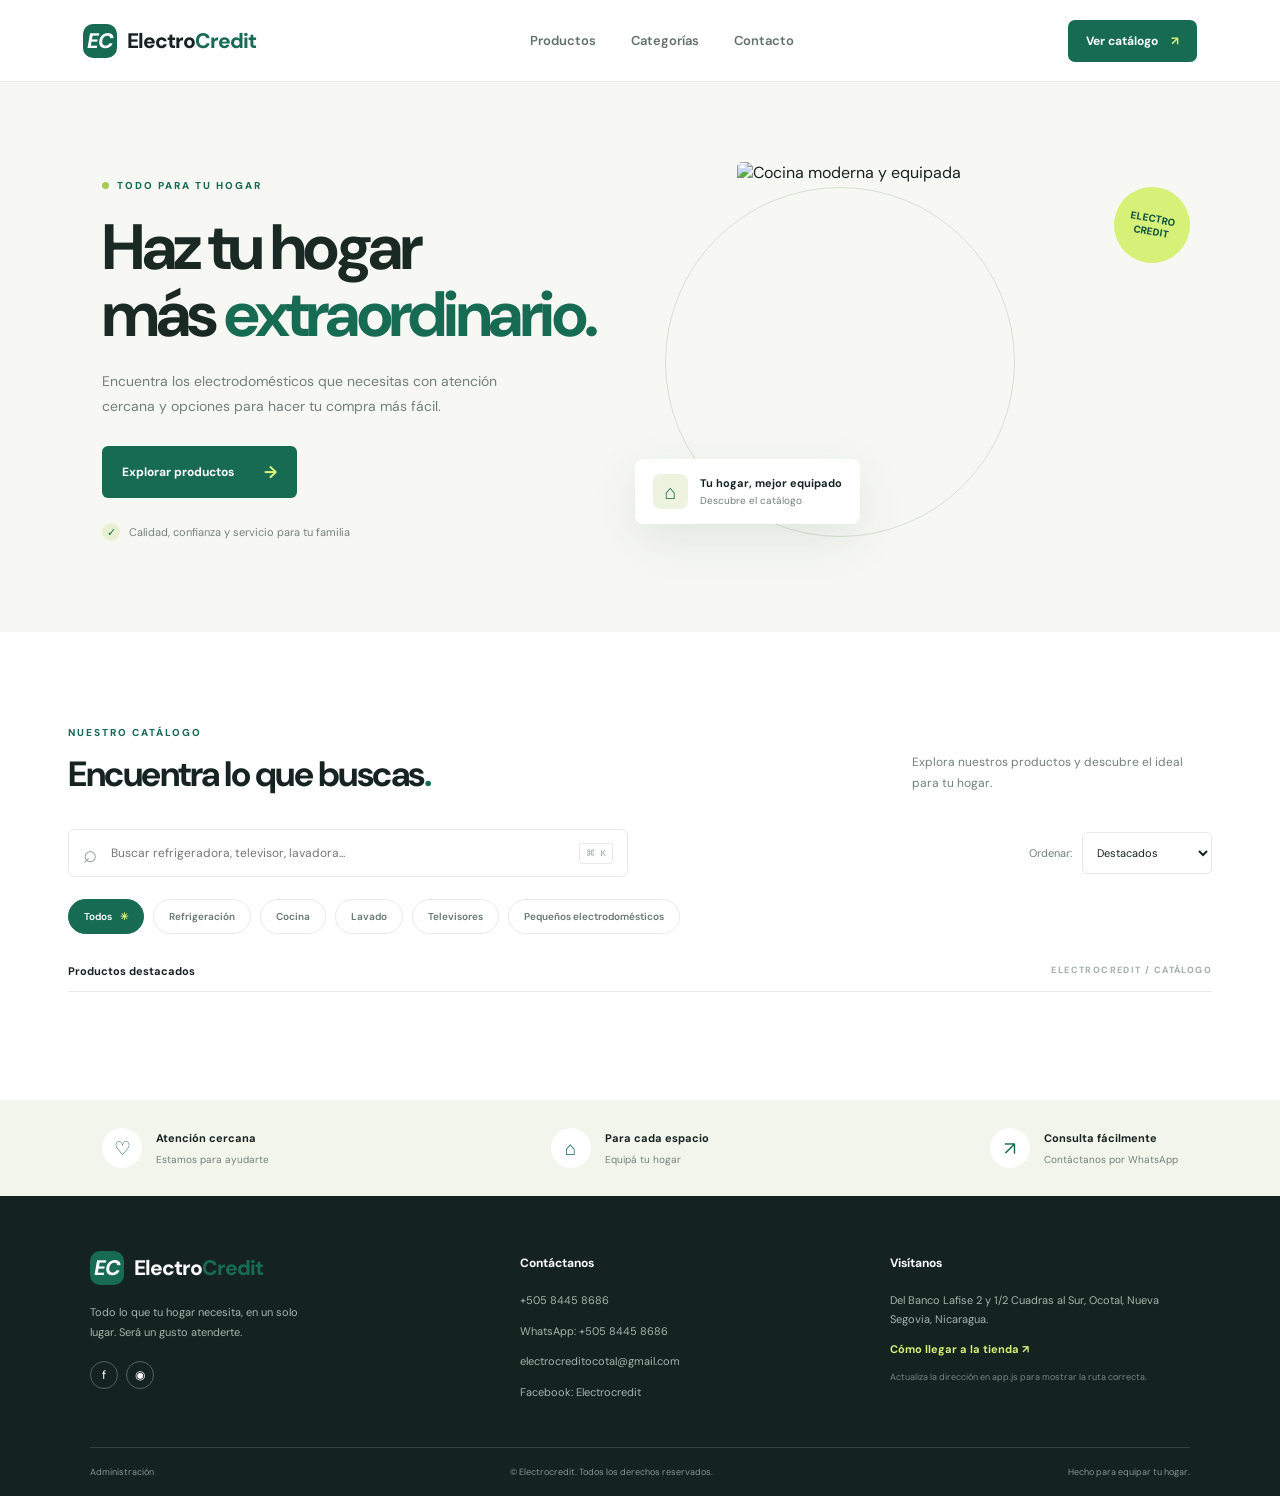
==== index.html @ 5d04a024 "Add files via upload" ====
<!DOCTYPE html>
<html lang="es">
<head>
  <meta charset="UTF-8">
  <meta name="viewport" content="width=device-width, initial-scale=1.0">
  <meta name="description" content="Electrocredit: electrodomésticos para tu hogar. Explora nuestros productos y consulta precios.">
  <title>Electrocredit | Electrodomésticos</title>
  <link rel="preconnect" href="https://fonts.googleapis.com">
  <link rel="preconnect" href="https://fonts.gstatic.com" crossorigin>
  <link href="https://fonts.googleapis.com/css2?family=DM+Sans:wght@400;500;600;700;800&display=swap" rel="stylesheet">
  <link rel="stylesheet" href="styles.css">
  <script type="module" src="app.js"></script>
</head>
<body>
  <header class="site-header">
    <a class="brand" href="index.html" aria-label="Electrocredit, inicio">
      <span class="brand-mark">EC</span><span>Electro<span class="brand-accent">Credit</span></span>
    </a>
    <nav class="main-nav" aria-label="Navegación principal">
      <a href="#catalogo">Productos</a><a href="#categorias">Categorías</a><a href="#contacto">Contacto</a>
    </nav>
    <a class="header-cta" href="#catalogo">Ver catálogo <span>↗</span></a>
  </header>

  <main>
    <section class="hero">
      <div class="hero-copy">
        <span class="eyebrow"><span class="eyebrow-dot"></span> TODO PARA TU HOGAR</span>
        <h1>Haz tu hogar<br>más <span>extraordinario.</span></h1>
        <p>Encuentra los electrodomésticos que necesitas con atención cercana y opciones para hacer tu compra más fácil.</p>
        <a class="primary-button" href="#catalogo">Explorar productos <span>→</span></a>
        <div class="hero-note"><span class="note-icon">✓</span> Calidad, confianza y servicio para tu familia</div>
      </div>
      <div class="hero-art">
        <div class="hero-orbit"></div>
        <img src="https://images.unsplash.com/photo-1556911220-e15b29be8c8f?auto=format&fit=crop&w=1100&q=85" alt="Cocina moderna y equipada">
        <div class="floating-card"><span class="floating-icon">⌂</span><div><strong>Tu hogar, mejor equipado</strong><small>Descubre el catálogo</small></div></div>
        <span class="hero-sticker">ELECTRO<br>CREDIT</span>
      </div>
    </section>

    <section class="catalog-section section-wrap" id="catalogo">
      <div class="section-heading">
        <div><span class="eyebrow">NUESTRO CATÁLOGO</span><h2>Encuentra lo que buscas<span>.</span></h2></div>
        <p>Explora nuestros productos y descubre el ideal para tu hogar.</p>
      </div>

      <div class="catalog-tools">
        <label class="search-box"><span>⌕</span><input id="searchInput" type="search" placeholder="Buscar refrigeradora, televisor, lavadora..." aria-label="Buscar productos"><kbd>⌘ K</kbd></label>
        <label class="sort-box"><span>Ordenar:</span><select id="sortSelect" aria-label="Ordenar productos"><option value="featured">Destacados</option><option value="low">Menor precio</option><option value="high">Mayor precio</option><option value="name">Nombre A-Z</option></select></label>
      </div>

      <div class="category-row" id="categorias" aria-label="Filtrar por categoría">
        <button class="category-chip active" data-category="Todos">Todos <span>✳</span></button>
        <button class="category-chip" data-category="Refrigeración">Refrigeración</button>
        <button class="category-chip" data-category="Cocina">Cocina</button>
        <button class="category-chip" data-category="Lavado">Lavado</button>
        <button class="category-chip" data-category="Televisores">Televisores</button>
        <button class="category-chip" data-category="Pequeños electrodomésticos">Pequeños electrodomésticos</button>
      </div>

      <div class="results-line"><span id="resultsCount">Productos destacados</span><span class="results-decoration">ELECTROCREDIT / CATÁLOGO</span></div>
      <div class="product-grid" id="productGrid" aria-live="polite"></div>
      <div class="empty-state" id="emptyState" hidden><div>⌕</div><h3>No encontramos productos</h3><p>Prueba con otra búsqueda o selecciona una categoría diferente.</p><button class="text-button" id="clearFilters">Limpiar filtros →</button></div>
    </section>

    <section class="service-band">
      <div><span class="service-icon">♡</span><strong>Atención cercana</strong><small>Estamos para ayudarte</small></div>
      <div><span class="service-icon">⌂</span><strong>Para cada espacio</strong><small>Equipá tu hogar</small></div>
      <div><span class="service-icon">↗</span><strong>Consulta fácilmente</strong><small>Contáctanos por WhatsApp</small></div>
    </section>
  </main>

  <footer class="site-footer" id="contacto">
    <div class="footer-main">
      <div class="footer-brand-col">
        <a class="brand footer-brand" href="index.html"><span class="brand-mark">EC</span><span>Electro<span class="brand-accent">Credit</span></span></a>
        <p>Todo lo que tu hogar necesita, en un solo lugar. Será un gusto atenderte.</p>
        <div class="social-links"><a href="https://www.facebook.com/" target="_blank" rel="noopener">f</a><a href="https://wa.me/50584458686" target="_blank" rel="noopener">◉</a></div>
      </div>
      <div class="footer-column"><h3>Contáctanos</h3>
        <a href="tel:+50584458686">+505 8445 8686</a>
        <a href="https://wa.me/50584458686" target="_blank" rel="noopener">WhatsApp: +505 8445 8686</a>
        <a href="mailto:electrocreditocotal@gmail.com">electrocreditocotal@gmail.com</a>
        <a href="https://www.facebook.com/share/1Qq11kWVtg/" target="_blank" rel="noopener">Facebook: Electrocredit</a>
      </div>
      <div class="footer-column location-column"><h3>Visítanos</h3>
        <p id="storeAddress">Del Banco Lafise 2 y 1/2 Cuadras al Sur, Ocotal, Nueva Segovia, Nicaragua.</p>
        <a class="directions-link" id="directionsLink" href="https://www.google.com/maps/search/?api=1&query=Electrocredit+Nicaragua" target="_blank" rel="noopener">Cómo llegar a la tienda <span>↗</span></a>
        <small class="footer-hint">Actualiza la dirección en app.js para mostrar la ruta correcta.</small>
      </div>
    </div>
    <div class="footer-bottom"><a href="admin.html">Administración</a>
      <span>© <span id="year"></span> Electrocredit. Todos los derechos reservados.</span>
      <span>Hecho para equipar tu hogar.</span></div>
  </footer>
</body>
---- styles.css ----
:root{--ink:#172321;
    --muted:#71807b;
    --green:#176b53;
    --green-dark:#10513f;
    --lime:#d6f078;
    --paper:#f7f8f4;
    --line:#e7ebe5;
    --white:#fff;
    --orange:#ef8b4d}


 *{box-sizing:border-box}
 html{scroll-behavior:smooth}
 body{margin:0;
    font-family:"DM Sans",sans-serif;
    color:var(--ink);
    background:#fff}
    a{color:inherit;
        text-decoration:none}
        .site-header{height:82px;
            padding:0 max(6.5%,calc((100% - 1320px)/2))
            ;display:flex;
            align-items:center;
            justify-content:space-between;
            border-bottom:1px solid var(--line);
            background:#fff;
            position:sticky;
            top:0;
            z-index:10}
            .brand{display:flex;
                align-items:center;
                gap:10px;
                font-size:21px;
                font-weight:800;
                letter-spacing:-1px}
                .brand-mark{width:34px;
                    height:34px;
                    border-radius:10px;
                    background:var(--green);
                    color:#fff;
                    display:grid;
                    place-items:center;
                    font-weight:800;
                    font-size:21px;
                    font-style:italic}
                    .brand-accent{color:var(--green)}
                    .main-nav{display:flex;
                        gap:35px;
                        color:#63716b;
                        font-size:13px;
                        font-weight:600}
                        .main-nav a:hover{color:var(--green)}
                        .header-cta{background:var(--green);
                            color:white;padding:13px 18px;
                            border-radius:7px;
                            font-size:12px;
                            font-weight:700}
                            .header-cta span{margin-left:10px;color:var(--lime)}
                            .hero{background:var(--paper);
                                min-height:550px;
                                padding:65px max(8%,calc((100% - 1200px)/2));
                                display:grid;
                                grid-template-columns:1fr 1fr;
                                align-items:center;
                                gap:50px;
                                overflow:hidden}
                                .eyebrow{font-size:10px;
                                    letter-spacing:2px;
                                    color:var(--green);
                                    font-weight:800;
                                    display:inline-flex;
                                    align-items:center;gap:8px}
                                    .eyebrow-dot{width:7px;
                                        height:7px;
                                        background:#a6ca52;
                                        border-radius:50%}
                                        .hero h1{font-size:clamp(42px,5vw,67px);
                                            letter-spacing:-3.5px;
                                            line-height:1.05;margin:20px 0;
                                            color:#1b2925}
                                            .hero h1 span{color:var(--green)}
                                            .hero-copy>p{max-width:440px;
                                                color:#71807b;
                                                font-size:14px;
                                                line-height:1.8;
                                                margin:0 0 27px}
                                                .primary-button{display:inline-flex;
                                                    align-items:center;
                                                    gap:30px;
                                                    background:var(--green);
                                                    color:#fff;
                                                    padding:15px 20px;
                                                    border-radius:6px;
                                                    font-size:12px;
                                                    font-weight:700;
                                                    transition:.2s}
                                                    .primary-button:hover,.header-cta:hover{background:var(--green-dark);
                                                        transform:translateY(-1px)}
                                                        .primary-button span{color:var(--lime);
                                                            font-size:17px}
                                                            .hero-note{margin-top:25px;
                                                                font-size:11px;color:#71807b;
                                                                display:flex;
                                                                align-items:center;
                                                                gap:9px}
                                                                .note-icon{width:18px;
                                                                    height:18px;
                                                                    background:#e7f0d1;
                                                                    color:var(--green);
                                                                    border-radius:50%;
                                                                    display:grid;
                                                                    place-items:center;
                                                                    font-size:11px}
                                                                    .hero-art{height:390px;
                                                                        position:relative}
                                                                        .hero-art>img{position:absolute;
                                                                            width:86%;
                                                                            height:100%;
                                                                            object-fit:cover;
                                                                            right:0;
                                                                            top:0;
                                                                            border-radius:5px 90px 5px 5px;
                                                                            z-index:1}
                                                                            .hero-orbit{position:absolute;
                                                                                width:350px;
                                                                                height:350px;
                                                                                border:1px solid #d7e0d1;
                                                                                border-radius:50%;
                                                                                left:0;top:25px}
                                                                                .floating-card{position:absolute;
                                                                                    z-index:2;
                                                                                    bottom:28px;
                                                                                    left:-30px;
                                                                                    background:white;
                                                                                    box-shadow:0 15px 50px #263b2b1a;
                                                                                    border-radius:8px;
                                                                                    padding:15px 18px;
                                                                                    display:flex;
                                                                                    align-items:center;
                                                                                    gap:12px}
                                                                                    .floating-icon{width:35px;
                                                                                        height:35px;
                                                                                        background:#edf3df;
                                                                                        border-radius:8px;
                                                                                        display:grid;
                                                                                        place-items:center;
                                                                                        color:var(--green);
                                                                                        font-size:20px}
                                                                                        .floating-card strong,.floating-card small{display:block}
                                                                                        .floating-card strong{font-size:11px}
                                                                                        .floating-card small{font-size:10px;
                                                                                            color:var(--muted);margin-top:4px}
                                                                                            .hero-sticker{position:absolute;
                                                                                                right:-12px;
                                                                                                top:25px;
                                                                                                z-index:2;
                                                                                                background:var(--lime);
                                                                                                border-radius:50%;width:76px;
                                                                                                height:76px;
                                                                                                display:grid;
                                                                                                place-content:center;
                                                                                                text-align:center;
                                                                                                font-weight:800;
                                                                                                font-size:10px;
                                                                                                line-height:1.3;
                                                                                                transform:rotate(10deg);
                                                                                                color:var(--green-dark)}
                                                                                                .section-wrap{max-width:1200px;
                                                                                                    margin:auto;
                                                                                                    padding-left:28px;
                                                                                                    padding-right:28px}
                                                                                                    .catalog-section{padding-top:88px;
                                                                                                        padding-bottom:90px}
                                                                                                        .section-heading{display:flex;
                                                                                                            justify-content:space-between;
                                                                                                            align-items:end;
                                                                                                            margin-bottom:32px}
                                                                                                            .section-heading h2{font-size:35px;
                                                                                                                letter-spacing:-1.5px;
                                                                                                                margin:10px 0 0}
                                                                                                                .section-heading h2 span{color:var(--green)}
                                                                                                                .section-heading>p{max-width:300px;
                                                                                                                    font-size:12px;
                                                                                                                    color:var(--muted);
                                                                                                                    line-height:1.7;
                                                                                                                    margin:0 0 4px}
                                                                                                                    .catalog-tools{display:flex;
                                                                                                                        justify-content:space-between;
                                                                                                                        gap:20px;
                                                                                                                        align-items:center}
                                                                                                                        .search-box{height:48px;
                                                                                                                            border:1px solid var(--line);
                                                                                                                            border-radius:6px;
                                                                                                                            display:flex;
                                                                                                                            align-items:center;
                                                                                                                            gap:12px;
                                                                                                                            padding:0 14px;
                                                                                                                            max-width:560px;
                                                                                                                            width:100%;
                                                                                                                            color:#91a099}
                                                                                                                            .search-box>span{font-size:24px}
                                                                                                                            .search-box input{border:0;
                                                                                                                                outline:0;
                                                                                                                                flex:1;
                                                                                                                                min-width:0;
                                                                                                                                font:inherit;
                                                                                                                                font-size:12px;
                                                                                                                                color:var(--ink)}
                                                                                                                                .search-box kbd{font-size:9px;
                                                                                                                                    border:1px solid var(--line);
                                                                                                                                    padding:4px 6px;
                                                                                                                                    border-radius:3px;
                                                                                                                                    color:#a0aaa5}
                                                                                                                                    .sort-box{font-size:11px;
                                                                                                                                        color:var(--muted);
                                                                                                                                        display:flex;
                                                                                                                                        align-items:center;
                                                                                                                                        gap:10px}
                                                                                                                                        .sort-box select{border:1px solid var(--line);
                                                                                                                                            border-radius:5px;
                                                                                                                                            padding:12px 30px 12px 10px;
                                                                                                                                            font:inherit;
                                                                                                                                            color:var(--ink);
                                                                                                                                            background:white;
                                                                                                                                            outline:none}
                                                                                                                                            .category-row{display:flex;
                                                                                                                                                gap:9px;
                                                                                                                                                flex-wrap:wrap;
                                                                                                                                                margin:22px 0 30px}
                                                                                                                                                .category-chip{border:1px solid var(--line);
                                                                                                                                                    background:#fff;
                                                                                                                                                    padding:10px 15px;
                                                                                                                                                    border-radius:30px;
                                                                                                                                                    color:#687771;
                                                                                                                                                    font:600 10px "DM Sans";
                                                                                                                                                    cursor:pointer;
                                                                                                                                                    transition:.2s}
                                                                                                                                                    .category-chip:hover,.category-chip.active{background:var(--green);
                                                                                                                                                        border-color:var(--green);
                                                                                                                                                        color:#fff}
                                                                                                                                                        .category-chip span{color:var(--lime);
                                                                                                                                                            margin-left:6px}
                                                                                                                                                            .results-line{border-bottom:1px solid var(--line);
                                                                                                                                                                padding-bottom:13px;
                                                                                                                                                                margin-bottom:18px;
                                                                                                                                                                display:flex;
                                                                                                                                                                justify-content:space-between;
                                                                                                                                                                font-size:11px;
                                                                                                                                                                font-weight:700}
                                                                                                                                                                .results-decoration{color:#a3ada7;
                                                                                                                                                                    font-size:9px;
                                                                                                                                                                    letter-spacing:1.4px}
                                                                                                                                                                    .product-grid{display:grid;
                                                                                                                                                                        grid-template-columns:repeat(4,minmax(0,1fr));
                                                                                                                                                                        gap:22px}
                                                                                                                                                                        .product-card{border:1px solid #edf0eb;
                                                                                                                                                                            border-radius:7px;
                                                                                                                                                                            overflow:hidden;
                                                                                                                                                                            transition:.25s;
                                                                                                                                                                            background:white}
                                                                                                                                                                            .product-card:hover{transform:translateY(-5px);
                                                                                                                                                                                box-shadow:0 14px 35px #193c2b12;
                                                                                                                                                                                border-color:#dce5da}
                                                                                                                                                                                .product-image-wrap{height:205px;
                                                                                                                                                                                    background:#f5f7f3;
                                                                                                                                                                                    position:relative;
                                                                                                                                                                                    overflow:hidden}
                                                                                                                                                                                    .product-image-wrap img{width:100%;
                                                                                                                                                                                        height:100%;
                                                                                                                                                                                        object-fit:cover;
                                                                                                                                                                                        mix-blend-mode:multiply;
                                                                                                                                                                                        transition:transform .4s}
                                                                                                                                                                                        .product-card:hover .product-image-wrap img{transform:scale(1.05)}
                                                                                                                                                                                        .product-badge{position:absolute;
                                                                                                                                                                                            top:12px;
                                                                                                                                                                                            left:12px;
                                                                                                                                                                                            z-index:1;
                                                                                                                                                                                            background:var(--lime);
                                                                                                                                                                                            color:var(--green-dark);
                                                                                                                                                                                            padding:6px 9px;
                                                                                                                                                                                            border-radius:3px;
                                                                                                                                                                                            font-size:9px;
                                                                                                                                                                                            font-weight:800}
                                                                                                                                                                                            .card-arrow{position:absolute;
                                                                                                                                                                                                right:12px;
                                                                                                                                                                                                bottom:12px;
                                                                                                                                                                                                background:white;
                                                                                                                                                                                                width:30px;
                                                                                                                                                                                                height:30px;
                                                                                                                                                                                                border-radius:50%;
                                                                                                                                                                                                display:grid;
                                                                                                                                                                                                place-items:center;
                                                                                                                                                                                                color:var(--green);
                                                                                                                                                                                                font-size:15px;
                                                                                                                                                                                                box-shadow:0 3px 10px #00000010}
                                                                                                                                                                                                .product-info{padding:15px}
                                                                                                                                                                                                .product-category{font-size:9px;
                                                                                                                                                                                                    letter-spacing:1px;
                                                                                                                                                                                                    text-transform:uppercase;
                                                                                                                                                                                                    color:var(--green);
                                                                                                                                                                                                    font-weight:800}
                                                                                                                                                                                                    .product-info h3{font-size:13px;
                                                                                                                                                                                                        margin:8px 0 17px;
                                                                                                                                                                                                        min-height:34px;
                                                                                                                                                                                                        line-height:1.4}
                                                                                                                                                                                                        .product-bottom{display:flex;
                                                                                                                                                                                                            justify-content:space-between;
                                                                                                                                                                                                            align-items:end;
                                                                                                                                                                                                            border-top:1px solid #f0f2ee;
                                                                                                                                                                                                            padding-top:12px}
                                                                                                                                                                                                            .product-brand{display:block;
                                                                                                                                                                                                                color:#9aa59f;
                                                                                                                                                                                                                font-size:10px;
                                                                                                                                                                                                                margin-bottom:5px}
                                                                                                                                                                                                                .product-bottom strong{font-size:14px;
                                                                                                                                                                                                                    display:block}
                                                                                                                                                                                                                    .product-bottom del{font-size:10px;
                                                                                                                                                                                                                        color:#a2aca6;
                                                                                                                                                                                                                        margin-top:3px;
                                                                                                                                                                                                                        display:block}
                                                                                                                                                                                                                        .view-label{font-size:9px;
                                                                                                                                                                                                                            color:var(--green);
                                                                                                                                                                                                                            font-weight:700}
                                                                                                                                                                                                                            .empty-state{text-align:center;
                                                                                                                                                                                                                                padding:55px 15px;
                                                                                                                                                                                                                                color:var(--muted)}
                                                                                                                                                                                                                                .empty-state>div{font-size:35px;
                                                                                                                                                                                                                                    color:#9bb68c}
                                                                                                                                                                                                                                    .empty-state h3{color:var(--ink);
                                                                                                                                                                                                                                        margin-bottom:5px}
                                                                                                                                                                                                                                        .empty-state p{font-size:12px}
                                                                                                                                                                                                                                        .text-button{border:0;
                                                                                                                                                                                                                                            background:none;
                                                                                                                                                                                                                                            color:var(--green);
                                                                                                                                                                                                                                            font:700 12px "DM Sans";
                                                                                                                                                                                                                                            cursor:pointer}
                                                                                                                                                                                                                                            .service-band{background:#f1f5eb;
                                                                                                                                                                                                                                                padding:28px max(8%,calc((100% - 1100px)/2));
                                                                                                                                                                                                                                                display:flex;
                                                                                                                                                                                                                                                justify-content:space-between;
                                                                                                                                                                                                                                                gap:25px}
                                                                                                                                                                                                                                                .service-band>div{display:grid;
                                                                                                                                                                                                                                                    grid-template-columns:42px auto;
                                                                                                                                                                                                                                                    grid-template-rows:auto auto;
                                                                                                                                                                                                                                                    column-gap:12px;
                                                                                                                                                                                                                                                    align-items:center}
                                                                                                                                                                                                                                                    .service-icon{grid-row:span 2;
                                                                                                                                                                                                                                                        width:40px;
                                                                                                                                                                                                                                                        height:40px;
                                                                                                                                                                                                                                                        border-radius:50%;
                                                                                                                                                                                                                                                        background:white;
                                                                                                                                                                                                                                                        color:var(--green);
                                                                                                                                                                                                                                                        display:grid;
                                                                                                                                                                                                                                                        place-items:center;
                                                                                                                                                                                                                                                        font-size:19px}
                                                                                                                                                                                                                                                        .service-band strong{font-size:11px}
                                                                                                                                                                                                                                                        .service-band small{font-size:10px;
                                                                                                                                                                                                                                                            color:var(--muted);
                                                                                                                                                                                                                                                            margin-top:3px}
                                                                                                                                                                                                                                                            .site-footer{background:#14231f;
                                                                                                                                                                                                                                                                color:#fff;
                                                                                                                                                                                                                                                                padding:55px max(7%,calc((100% - 1200px)/2)) 0}
                                                                                                                                                                                                                                                                .footer-main{display:grid;
                                                                                                                                                                                                                                                                    grid-template-columns:1.2fr 1fr 1fr;
                                                                                                                                                                                                                                                                    gap:70px;padding-bottom:45px}
                                                                                                                                                                                                                                                                    .footer-brand{color:white}
                                                                                                                                                                                                                                                                    .footer-brand-col>p{font-size:11px;
                                                                                                                                                                                                                                                                        line-height:1.8;
                                                                                                                                                                                                                                                                        color:#a7b4ad;
                                                                                                                                                                                                                                                                        max-width:230px;
                                                                                                                                                                                                                                                                        margin:18px 0}
                                                                                                                                                                                                                                                                        .footer-column{display:flex;
                                                                                                                                                                                                                                                                            flex-direction:column;
                                                                                                                                                                                                                                                                            align-items:flex-start;
                                                                                                                                                                                                                                                                            gap:12px}
                                                                                                                                                                                                                                                                            .footer-column h3{font-size:12px;
                                                                                                                                                                                                                                                                                margin:4px 0 8px}
                                                                                                                                                                                                                                                                                .footer-column a,.footer-column p{font-size:11px;
                                                                                                                                                                                                                                                                                    color:#a7b4ad;
                                                                                                                                                                                                                                                                                    margin:0;line-height:1.7}
                                                                                                                                                                                                                                                                                    .footer-column a:hover{color:var(--lime)}
                                                                                                                                                                                                                                                                                    .social-links{display:flex;gap:8px}
                                                                                                                                                                                                                                                                                    .social-links a{width:28px;
                                                                                                                                                                                                                                                                                        height:28px;
                                                                                                                                                                                                                                                                                        border:1px solid #53625c;
                                                                                                                                                                                                                                                                                        border-radius:50%;
                                                                                                                                                                                                                                                                                        display:grid;
                                                                                                                                                                                                                                                                                        place-items:center;
                                                                                                                                                                                                                                                                                        font-size:12px}
                                                                                                                                                                                                                                                                                        .directions-link{color:var(--lime)!important;
                                                                                                                                                                                                                                                                                            font-weight:700}
                                                                                                                                                                                                                                                                                            .footer-hint{color:#77877f;
                                                                                                                                                                                                                                                                                                font-size:9px;
                                                                                                                                                                                                                                                                                                line-height:1.5}
                                                                                                                                                                                                                                                                                                .footer-bottom{border-top:1px solid #34433d;
                                                                                                                                                                                                                                                                                                    padding:18px 0;
                                                                                                                                                                                                                                                                                                    display:flex;
                                                                                                                                                                                                                                                                                                    justify-content:space-between;
                                                                                                                                                                                                                                                                                                    color:#87958e;
                                                                                                                                                                                                                                                                                                    font-size:9px}
                                                                                                                                                                                                                                                                                                    .detail-main{padding-top:35px;
                                                                                                                                                                                                                                                                                                        padding-bottom:90px}
                                                                                                                                                                                                                                                                                                        .breadcrumbs{display:flex;
                                                                                                                                                                                                                                                                                                            gap:10px;
                                                                                                                                                                                                                                                                                                            font-size:10px;
                                                                                                                                                                                                                                                                                                            color:#9aa69f;
                                                                                                                                                                                                                                                                                                            margin-bottom:30px}
                                                                                                                                                                                                                                                                                                            .breadcrumbs a{color:var(--green)}
                                                                                                                                                                                                                                                                                                            .back-link{font-size:11px;
                                                                                                                                                                                                                                                                                                                color:var(--green);
                                                                                                                                                                                                                                                                                                                font-weight:700;
                                                                                                                                                                                                                                                                                                                display:inline-block;
                                                                                                                                                                                                                                                                                                                margin-bottom:24px}
                                                                                                                                                                                                                                                                                                                .detail-layout{display:grid;
                                                                                                                                                                                                                                                                                                                    grid-template-columns:1.05fr .95fr;
                                                                                                                                                                                                                                                                                                                    gap:65px;
                                                                                                                                                                                                                                                                                                                    align-items:start}
                                                                                                                                                                                                                                                                                                                    .detail-main-image{height:480px;
                                                                                                                                                                                                                                                                                                                        background:#f5f7f3;
                                                                                                                                                                                                                                                                                                                        border-radius:8px;
                                                                                                                                                                                                                                                                                                                        overflow:hidden}
                                                                                                                                                                                                                                                                                                                        .detail-main-image img{width:100%;
                                                                                                                                                                                                                                                                                                                            height:100%;
                                                                                                                                                                                                                                                                                                                            object-fit:contain;
                                                                                                                                                                                                                                                                                                                            mix-blend-mode:multiply}
                                                                                                                                                                                                                                                                                                                            .thumbnail-row{display:flex;
                                                                                                                                                                                                                                                                                                                                gap:12px;
                                                                                                                                                                                                                                                                                                                                margin-top:14px}
                                                                                                                                                                                                                                                                                                                                .thumbnail{width:76px;
                                                                                                                                                                                                                                                                                                                                    height:76px;
                                                                                                                                                                                                                                                                                                                                    border:1px solid var(--line);
                                                                                                                                                                                                                                                                                                                                    border-radius:5px;
                                                                                                                                                                                                                                                                                                                                    background:#f5f7f3;
                                                                                                                                                                                                                                                                                                                                    padding:4px;
                                                                                                                                                                                                                                                                                                                                    cursor:pointer}
                                                                                                                                                                                                                                                                                                                                    .thumbnail.selected{border:2px solid var(--green)}
                                                                                                                                                                                                                                                                                                                                    .thumbnail img{width:100%;
                                                                                                                                                                                                                                                                                                                                        height:100%;
                                                                                                                                                                                                                                                                                                                                        object-fit:contain;
                                                                                                                                                                                                                                                                                                                                        mix-blend-mode:multiply}
                                                                                                                                                                                                                                                                                                                                        .detail-info{padding-top:18px}
                                                                                                                                                                                                                                                                                                                                        .detail-brand{font-size:11px;
                                                                                                                                                                                                                                                                                                                                            color:#98a49e;
                                                                                                                                                                                                                                                                                                                                            margin:10px 0 0}
                                                                                                                                                                                                                                                                                                                                            .detail-info h1{font-size:37px;
                                                                                                                                                                                                                                                                                                                                                letter-spacing:-1.5px;
                                                                                                                                                                                                                                                                                                                                                line-height:1.15;
                                                                                                                                                                                                                                                                                                                                                margin:7px 0 15px}
                                                                                                                                                                                                                                                                                                                                                .detail-description{font-size:13px;
                                                                                                                                                                                                                                                                                                                                                    line-height:1.8;
                                                                                                                                                                                                                                                                                                                                                    color:var(--muted);
                                                                                                                                                                                                                                                                                                                                                    max-width:490px}
                                                                                                                                                                                                                                                                                                                                                    .detail-price{font-size:27px;
                                                                                                                                                                                                                                                                                                                                                        font-weight:800;
                                                                                                                                                                                                                                                                                                                                                        margin-top:25px}
                                                                                                                                                                                                                                                                                                                                                        .detail-price del{font-size:13px;
                                                                                                                                                                                                                                                                                                                                                            color:#9ca8a1;
                                                                                                                                                                                                                                                                                                                                                            font-weight:500;
                                                                                                                                                                                                                                                                                                                                                            margin-left:10px}
                                                                                                                                                                                                                                                                                                                                                            .price-note,.detail-contact-note{font-size:10px;
                                                                                                                                                                                                                                                                                                                                                                color:#98a49e;
                                                                                                                                                                                                                                                                                                                                                                line-height:1.6}
                                                                                                                                                                                                                                                                                                                                                                .detail-divider{height:1px;
                                                                                                                                                                                                                                                                                                                                                                    background:var(--line);
                                                                                                                                                                                                                                                                                                                                                                    margin:24px 0}
                                                                                                                                                                                                                                                                                                                                                                    .detail-info h3{font-size:13px}
                                                                                                                                                                                                                                                                                                                                                                    .feature-list{list-style:none;
                                                                                                                                                                                                                                                                                                                                                                        padding:0;
                                                                                                                                                                                                                                                                                                                                                                        margin:15px 0 25px;
                                                                                                                                                                                                                                                                                                                                                                        display:grid;
                                                                                                                                                                                                                                                                                                                                                                        gap:12px}
                                                                                                                                                                                                                                                                                                                                                                        .feature-list li{font-size:11px;
                                                                                                                                                                                                                                                                                                                                                                            color:#596861;
                                                                                                                                                                                                                                                                                                                                                                            display:flex;
                                                                                                                                                                                                                                                                                                                                                                            gap:10px;
                                                                                                                                                                                                                                                                                                                                                                            align-items:center}
                                                                                                                                                                                                                                                                                                                                                                            .feature-list li span{color:var(--green);
                                                                                                                                                                                                                                                                                                                                                                                font-weight:800}
                                                                                                                                                                                                                                                                                                                                                                                .whatsapp-button{background:var(--green);color:white;
                                                                                                                                                                                                                                                                                                                                                                                    padding:15px 20px;
                                                                                                                                                                                                                                                                                                                                                                                    border-radius:5px;
                                                                                                                                                                                                                                                                                                                                                                                    display:inline-flex;
                                                                                                                                                                                                                                                                                                                                                                                    gap:10px;
                                                                                                                                                                                                                                                                                                                                                                                    align-items:center;
                                                                                                                                                                                                                                                                                                                                                                                    font-size:12px;
                                                                                                                                                                                                                                                                                                                                                                                    font-weight:700}
                                                                                                                                                                                                                                                                                                                                                                                    .whatsapp-button:hover{background:var(--green-dark)}
                                                                                                                                                                                                                                                                                                                                                                                    .not-found{grid-column:1/-1;
                                                                                                                                                                                                                                                                                                                                                                                        padding:80px 0;
                                                                                                                                                                                                                                                                                                                                                                                        text-align:center}
                                                                                                                                                                                                                                                                                                                                                                                        .not-found p{color:var(--muted);
                                                                                                                                                                                                                                                                                                                                                                                            font-size:13px}
@media(max-width:900px){.hero{padding-left:6%;padding-right:6%;gap:25px}.hero-art{height:330px}.product-grid{grid-template-columns:repeat(3,minmax(0,1fr))}.footer-main{gap:35px}.detail-layout{gap:35px}.detail-main-image{height:390px}}
@media(max-width:650px){.site-header{height:68px;padding:0 18px}.brand{font-size:18px}.main-nav{display:none}.header-cta{font-size:10px;padding:11px 12px}.hero{padding:50px 22px 45px;grid-template-columns:1fr;gap:35px}.hero h1{font-size:49px}.hero-art{height:280px;margin:0 8px 0 20px}.hero-orbit{width:250px;height:250px}.floating-card{left:-20px;bottom:14px}.hero-sticker{right:-8px}.section-wrap{padding-left:18px;padding-right:18px}.catalog-section{padding-top:58px;padding-bottom:60px}.section-heading{display:block}.section-heading h2{font-size:29px}.section-heading>p{margin-top:12px}.catalog-tools{align-items:stretch;flex-direction:column}.search-box{max-width:none}.sort-box{justify-content:flex-end}.category-row{flex-wrap:nowrap;overflow-x:auto;padding-bottom:8px}.category-chip{white-space:nowrap}.product-grid{grid-template-columns:repeat(2,minmax(0,1fr));gap:12px}.product-image-wrap{height:155px}.product-info{padding:11px}.product-info h3{font-size:12px}.product-bottom strong{font-size:12px}.view-label{display:none}.results-decoration{display:none}.service-band{padding:25px 22px;display:grid;grid-template-columns:1fr 1fr;gap:22px}.site-footer{padding:40px 22px 0}.footer-main{grid-template-columns:1fr 1fr;gap:30px 20px}.footer-brand-col{grid-column:1/-1}.footer-bottom{gap:10px;flex-direction:column}.detail-main{padding-top:25px;padding-bottom:60px}.detail-layout{grid-template-columns:1fr;gap:28px}.detail-main-image{height:330px}.detail-info h1{font-size:31px}.detail-info{padding-top:0}}
@media(max-width:380px){.product-grid{grid-template-columns:1fr}.product-image-wrap{height:220px}.footer-main{grid-template-columns:1fr}.footer-brand-col{grid-column:auto}}

/* Panel de administración */
[hidden]{display:none!important}.admin-body{background:#f7f8f4;min-height:100vh}.admin-shell{max-width:1050px;margin:0 auto;padding:65px 25px 90px}.admin-login{max-width:470px;margin:35px auto;background:white;border:1px solid var(--line);border-radius:10px;padding:42px;box-shadow:0 18px 55px #193c2b0a}.admin-kicker{font-size:10px;letter-spacing:1.8px;font-weight:800;color:var(--green)}.admin-login h1,.admin-topline h1{font-size:34px;letter-spacing:-1.4px;margin:12px 0}.admin-login h1 span,.admin-topline h1 span{color:var(--green)}.admin-login>p,.admin-topline p{font-size:12px;color:var(--muted);line-height:1.7}.admin-form{display:grid;gap:17px;margin-top:28px}.admin-form label{display:grid;gap:7px;font-size:11px;font-weight:700;color:#53635b}.admin-form input:not([type=checkbox]):not([type=file]),.admin-form textarea,.admin-toolbar input{width:100%;padding:13px;border:1px solid var(--line);border-radius:5px;font:12px "DM Sans";outline:none;background:#fff;color:var(--ink)}.admin-form input:focus,.admin-form textarea:focus,.admin-toolbar input:focus{border-color:var(--green)}.admin-form textarea{resize:vertical}.admin-form .primary-button{border:0;cursor:pointer;justify-content:center;font:700 12px "DM Sans"}.admin-form .primary-button:disabled{opacity:.6;cursor:wait}.admin-message{font-size:11px;color:var(--green);min-height:15px;margin:0}.admin-message.error{color:#b43d32}.admin-topline{display:flex;align-items:center;justify-content:space-between;gap:20px;margin-bottom:28px}.admin-stats{display:flex;gap:15px;margin:25px 0}.admin-stats>div{background:#fff;border:1px solid var(--line);border-radius:7px;padding:17px 20px;min-width:175px}.admin-stats span,.admin-stats strong{display:block}.admin-stats span{font-size:10px;color:var(--muted)}.admin-stats strong{font-size:25px;margin-top:6px}.outline-button{border:1px solid #dce4dc;background:white;color:var(--green);padding:11px 15px;border-radius:5px;font:700 11px "DM Sans";cursor:pointer}.admin-toolbar{display:flex;gap:12px;margin:25px 0 16px}.admin-toolbar input{flex:1;min-width:0}.admin-toolbar .primary-button{border:0;white-space:nowrap;cursor:pointer}.admin-product-list{display:grid;gap:9px}.admin-product-row{display:flex;align-items:center;gap:14px;background:white;border:1px solid var(--line);border-radius:7px;padding:10px}.admin-product-row>img{width:65px;height:60px;object-fit:cover;background:#f4f6f2;border-radius:4px}.admin-product-copy{display:grid;gap:4px;flex:1;min-width:0}.admin-product-copy strong{font-size:12px}.admin-product-copy span{font-size:10px;color:var(--muted)}.admin-product-copy b{font-size:11px}.status-pill{font-size:9px;padding:6px 8px;border-radius:20px;white-space:nowrap}.status-pill.published{background:#e8f3e9;color:#216b46}.status-pill.draft{background:#f2eee2;color:#8a6b2d}.small-action{border:0;background:#eef3eb;color:var(--green);padding:8px 10px;border-radius:4px;font:700 10px "DM Sans";cursor:pointer}.small-action.delete-action{background:#fbefed;color:#a34438}.editor-card{margin-top:35px;background:white;border:1px solid var(--line);border-radius:9px;padding:28px}.editor-heading{display:flex;justify-content:space-between;align-items:center}.editor-heading h2{font-size:23px;margin:7px 0}.product-editor{margin-top:20px}.form-grid{display:grid;grid-template-columns:repeat(2,minmax(0,1fr));gap:15px}.field-hint{font-weight:400;color:#8b9991;font-size:10px}.product-editor input[type=file]{font-size:11px}.publish-toggle{display:flex!important;grid-template-columns:18px 1fr;align-items:center;gap:10px!important}.publish-toggle input{accent-color:var(--green)}.image-preview-row{display:flex;gap:10px;flex-wrap:wrap}.image-preview{width:75px;height:75px;position:relative}.image-preview img{width:100%;height:100%;object-fit:cover;border-radius:5px;background:#f1f3ef}.image-preview button{position:absolute;right:-6px;top:-6px;border:0;border-radius:50%;width:22px;height:22px;background:#b63c32;color:white;font-size:16px;cursor:pointer}.editor-actions{display:flex;gap:10px;align-items:center}.editor-actions .primary-button{border:0;cursor:pointer}.setup-notice{grid-column:1/-1;padding:25px;background:#f4f7f1;border:1px solid var(--line);border-radius:7px;font-size:12px;color:var(--muted);line-height:1.7}.setup-notice strong{color:var(--ink);font-size:14px}.admin-footer{text-align:center;padding:20px;color:#849189;font-size:10px;border-top:1px solid var(--line)}
@media(max-width:650px){.admin-shell{padding:35px 16px 60px}.admin-login{padding:27px 22px;margin:15px auto}.admin-topline{align-items:flex-start}.admin-topline h1{font-size:27px}.admin-stats>div{min-width:0;flex:1;padding:14px}.admin-toolbar{flex-direction:column}.admin-product-row{gap:8px;flex-wrap:wrap}.admin-product-row>img{width:54px;height:54px}.admin-product-copy{min-width:calc(100% - 75px)}.status-pill{margin-left:60px}.editor-card{padding:19px 14px}.form-grid{grid-template-columns:1fr}.editor-actions{flex-wrap:wrap}}

/* Calculadora de financiamiento Electrocredit */
.finance-card{margin-top:28px;padding:24px;border:1px solid #dce8e1;border-radius:20px;background:#f7faf8;box-shadow:0 10px 30px rgba(20,70,48,.06)}
.finance-heading h2{margin:5px 0 7px;font-size:1.55rem;color:#173f31}.finance-heading p{margin:0 0 18px;color:#607269}.finance-kicker{font-size:.72rem;font-weight:800;letter-spacing:.12em;color:#168052}
.finance-fields{display:grid;grid-template-columns:1fr 1fr;gap:9px 12px;align-items:center}.finance-fields label{font-size:.88rem;font-weight:700;color:#34483e}.finance-fields input,.finance-fields select{width:100%;min-height:44px;padding:10px 12px;border:1px solid #cbd9d1;border-radius:10px;background:white;color:#1e3028;font:inherit}.finance-fields label:nth-of-type(3){grid-column:1/-1}.finance-fields label:nth-of-type(3)+select{grid-column:1/-1}
.finance-results{display:grid;gap:10px;margin:20px 0 12px;padding:16px;background:#fff;border:1px solid #e0e9e3;border-radius:14px}.finance-results>div{display:flex;justify-content:space-between;gap:12px;align-items:center;color:#5b6c63;font-size:.9rem}.finance-results strong{color:#1c3f30;text-align:right}.finance-results .finance-total{padding-top:10px;border-top:1px solid #e5ece7}.finance-results .finance-installment{padding:13px;margin:0 -5px;background:#e9f5ee;border-radius:10px;color:#20553b;font-weight:700}.finance-results .finance-installment strong{font-size:1.15rem;color:#12663d}.finance-disclaimer{font-size:.76rem;line-height:1.55;color:#66756d}.finance-whatsapp{display:flex;justify-content:center;text-align:center;text-decoration:none;margin-top:15px}
@media(max-width:520px){.finance-card{padding:17px}.finance-fields{grid-template-columns:1fr}.finance-fields label:nth-of-type(3),.finance-fields label:nth-of-type(3)+select{grid-column:auto}.finance-results>div{align-items:flex-start}.finance-results strong{max-width:55%}}
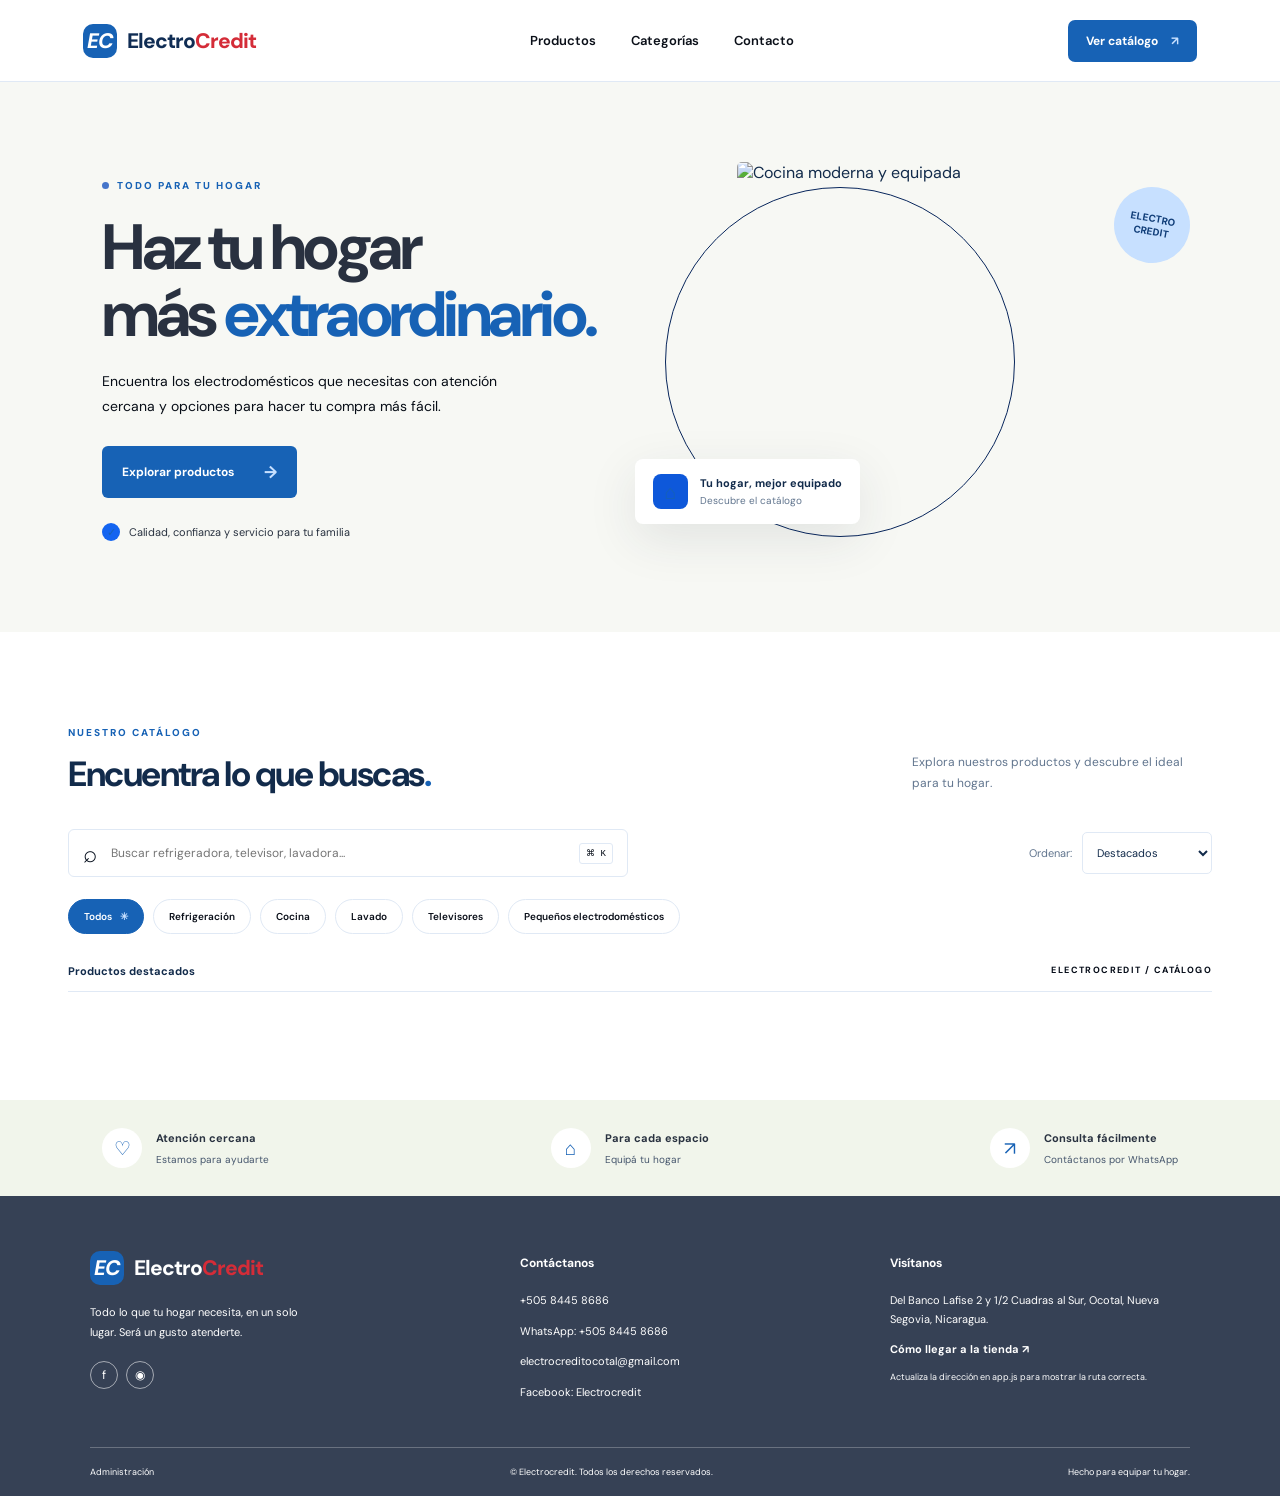
==== commit 35103ad3: "Add files via upload" ====
--- a/index.html
+++ b/index.html
@@ -4,7 +4,7 @@
   <meta charset="UTF-8">
   <meta name="viewport" content="width=device-width, initial-scale=1.0">
   <meta name="description" content="Electrocredit: electrodomésticos para tu hogar. Explora nuestros productos y consulta precios.">
-  <title>Electrocredit | Electrodomésticos</title>
+  <title>Electrocredit | Tienda de Electrodomésticos</title>
   <link rel="preconnect" href="https://fonts.googleapis.com">
   <link rel="preconnect" href="https://fonts.gstatic.com" crossorigin>
   <link href="https://fonts.googleapis.com/css2?family=DM+Sans:wght@400;500;600;700;800&display=swap" rel="stylesheet">
@@ -36,6 +36,34 @@
         <img src="https://images.unsplash.com/photo-1556911220-e15b29be8c8f?auto=format&fit=crop&w=1100&q=85" alt="Cocina moderna y equipada">
         <div class="floating-card"><span class="floating-icon">⌂</span><div><strong>Tu hogar, mejor equipado</strong><small>Descubre el catálogo</small></div></div>
         <span class="hero-sticker">ELECTRO<br>CREDIT</span>
+      </div>
+    </section>
+
+    <section class="msi-banner section-wrap" id="msiBanner" hidden>
+      <div class="msi-banner-copy">
+        <span class="msi-kicker">PROMOCIÓN ESPECIAL</span>
+        <h2><span id="msiBannerMonths">Meses</span> sin intereses</h2>
+        <p>Equipa tu hogar y aprovecha nuestros productos participantes. Elige el plazo promocional y paga sin intereses.</p>
+        <button type="button" id="showMsiButton">Ver productos con meses sin intereses <span>→</span></button>
+      </div>
+      <div class="msi-banner-art" aria-hidden="true">
+        <span class="msi-zero">0%</span>
+        <strong>INTERÉS</strong>
+        <small>EN PRODUCTOS PARTICIPANTES</small>
+      </div>
+    </section>
+
+    <section class="msi-banner offers-banner section-wrap" id="promoStrip" hidden>
+      <div class="msi-banner-copy">
+        <span class="msi-kicker">OFERTAS ELECTROCREDIT</span>
+        <h2><span>Promociones</span> vigentes</h2>
+        <p>Aprovecha precios especiales por tiempo limitado y encuentra las mejores ofertas para equipar tu hogar.</p>
+        <button type="button" id="showOffersButton">Ver ofertas <span>→</span></button>
+      </div>
+      <div class="msi-banner-art" aria-hidden="true">
+        <span class="msi-zero">%</span>
+        <strong>OFERTAS</strong>
+        <small>PRECIOS ESPECIALES</small>
       </div>
     </section>
 
@@ -86,7 +114,7 @@
       </div>
       <div class="footer-column location-column"><h3>Visítanos</h3>
         <p id="storeAddress">Del Banco Lafise 2 y 1/2 Cuadras al Sur, Ocotal, Nueva Segovia, Nicaragua.</p>
-        <a class="directions-link" id="directionsLink" href="https://www.google.com/maps/search/?api=1&query=Electrocredit+Nicaragua" target="_blank" rel="noopener">Cómo llegar a la tienda <span>↗</span></a>
+        <a class="directions-link" id="directionsLink" href="https://www.google.com/maps/search/?api=1&query=Electrocredit+Ocotal" target="_blank" rel="noopener">Cómo llegar a la tienda <span>↗</span></a>
         <small class="footer-hint">Actualiza la dirección en app.js para mostrar la ruta correcta.</small>
       </div>
     </div>
--- a/styles.css
+++ b/styles.css
@@ -1,10 +1,10 @@
- :root{--ink:#172321;
-    --muted:#71807b;
-    --green:#176b53;
-    --green-dark:#10513f;
-    --lime:#d6f078;
+ :root{--ink:#293240;
+    --muted:#080e17;
+    --green:#8e9fbc;
+    --green-dark:#98a6bd;
+    --lime:#a8c7f0;
     --paper:#f7f8f4;
-    --line:#e7ebe5;
+    --line:#04193f;
     --white:#fff;
     --orange:#ef8b4d}
 
@@ -46,7 +46,7 @@
                     .brand-accent{color:var(--green)}
                     .main-nav{display:flex;
                         gap:35px;
-                        color:#63716b;
+                        color:#0a0f18;
                         font-size:13px;
                         font-weight:600}
                         .main-nav a:hover{color:var(--green)}
@@ -72,15 +72,15 @@
                                     align-items:center;gap:8px}
                                     .eyebrow-dot{width:7px;
                                         height:7px;
-                                        background:#a6ca52;
+                                        background:#4575ca;
                                         border-radius:50%}
                                         .hero h1{font-size:clamp(42px,5vw,67px);
                                             letter-spacing:-3.5px;
                                             line-height:1.05;margin:20px 0;
-                                            color:#1b2925}
+                                            color:#293140}
                                             .hero h1 span{color:var(--green)}
                                             .hero-copy>p{max-width:440px;
-                                                color:#71807b;
+                                                color:#080e17;
                                                 font-size:14px;
                                                 line-height:1.8;
                                                 margin:0 0 27px}
@@ -99,13 +99,13 @@
                                                         .primary-button span{color:var(--lime);
                                                             font-size:17px}
                                                             .hero-note{margin-top:25px;
-                                                                font-size:11px;color:#71807b;
+                                                                font-size:11px;color:#080e17;
                                                                 display:flex;
                                                                 align-items:center;
                                                                 gap:9px}
                                                                 .note-icon{width:18px;
                                                                     height:18px;
-                                                                    background:#e7f0d1;
+                                                                    background:#1364f0;
                                                                     color:var(--green);
                                                                     border-radius:50%;
                                                                     display:grid;
@@ -124,7 +124,7 @@
                                                                             .hero-orbit{position:absolute;
                                                                                 width:350px;
                                                                                 height:350px;
-                                                                                border:1px solid #d7e0d1;
+                                                                                border:1px solid #08265c;
                                                                                 border-radius:50%;
                                                                                 left:0;top:25px}
                                                                                 .floating-card{position:absolute;
@@ -132,7 +132,7 @@
                                                                                     bottom:28px;
                                                                                     left:-30px;
                                                                                     background:white;
-                                                                                    box-shadow:0 15px 50px #263b2b1a;
+                                                                                    box-shadow:0 15px 50px #2b34431a;
                                                                                     border-radius:8px;
                                                                                     padding:15px 18px;
                                                                                     display:flex;
@@ -140,7 +140,7 @@
                                                                                     gap:12px}
                                                                                     .floating-icon{width:35px;
                                                                                         height:35px;
-                                                                                        background:#edf3df;
+                                                                                        background:#0e58da;
                                                                                         border-radius:8px;
                                                                                         display:grid;
                                                                                         place-items:center;
@@ -197,7 +197,7 @@
                                                                                                                             padding:0 14px;
                                                                                                                             max-width:560px;
                                                                                                                             width:100%;
-                                                                                                                            color:#91a099}
+                                                                                                                            color:#07101e}
                                                                                                                             .search-box>span{font-size:24px}
                                                                                                                             .search-box input{border:0;
                                                                                                                                 outline:0;
@@ -210,7 +210,7 @@
                                                                                                                                     border:1px solid var(--line);
                                                                                                                                     padding:4px 6px;
                                                                                                                                     border-radius:3px;
-                                                                                                                                    color:#a0aaa5}
+                                                                                                                                    color:#050c17}
                                                                                                                                     .sort-box{font-size:11px;
                                                                                                                                         color:var(--muted);
                                                                                                                                         display:flex;
@@ -231,7 +231,7 @@
                                                                                                                                                     background:#fff;
                                                                                                                                                     padding:10px 15px;
                                                                                                                                                     border-radius:30px;
-                                                                                                                                                    color:#687771;
+                                                                                                                                                    color:#0a0f19;
                                                                                                                                                     font:600 10px "DM Sans";
                                                                                                                                                     cursor:pointer;
                                                                                                                                                     transition:.2s}
@@ -247,22 +247,22 @@
                                                                                                                                                                 justify-content:space-between;
                                                                                                                                                                 font-size:11px;
                                                                                                                                                                 font-weight:700}
-                                                                                                                                                                .results-decoration{color:#a3ada7;
+                                                                                                                                                                .results-decoration{color:#050c18;
                                                                                                                                                                     font-size:9px;
                                                                                                                                                                     letter-spacing:1.4px}
                                                                                                                                                                     .product-grid{display:grid;
                                                                                                                                                                         grid-template-columns:repeat(4,minmax(0,1fr));
                                                                                                                                                                         gap:22px}
-                                                                                                                                                                        .product-card{border:1px solid #edf0eb;
+                                                                                                                                                                        .product-card{border:1px solid #041c44;
                                                                                                                                                                             border-radius:7px;
                                                                                                                                                                             overflow:hidden;
                                                                                                                                                                             transition:.25s;
                                                                                                                                                                             background:white}
                                                                                                                                                                             .product-card:hover{transform:translateY(-5px);
-                                                                                                                                                                                box-shadow:0 14px 35px #193c2b12;
-                                                                                                                                                                                border-color:#dce5da}
+                                                                                                                                                                                box-shadow:0 14px 35px #52638012;
+                                                                                                                                                                                border-color:#062254}
                                                                                                                                                                                 .product-image-wrap{height:205px;
-                                                                                                                                                                                    background:#f5f7f3;
+                                                                                                                                                                                    background:#062760;
                                                                                                                                                                                     position:relative;
                                                                                                                                                                                     overflow:hidden}
                                                                                                                                                                                     .product-image-wrap img{width:100%;
@@ -306,16 +306,16 @@
                                                                                                                                                                                                         .product-bottom{display:flex;
                                                                                                                                                                                                             justify-content:space-between;
                                                                                                                                                                                                             align-items:end;
-                                                                                                                                                                                                            border-top:1px solid #f0f2ee;
+                                                                                                                                                                                                            border-top:1px solid #041a40;
                                                                                                                                                                                                             padding-top:12px}
                                                                                                                                                                                                             .product-brand{display:block;
-                                                                                                                                                                                                                color:#9aa59f;
+                                                                                                                                                                                                                color:#060c18;
                                                                                                                                                                                                                 font-size:10px;
                                                                                                                                                                                                                 margin-bottom:5px}
                                                                                                                                                                                                                 .product-bottom strong{font-size:14px;
                                                                                                                                                                                                                     display:block}
                                                                                                                                                                                                                     .product-bottom del{font-size:10px;
-                                                                                                                                                                                                                        color:#a2aca6;
+                                                                                                                                                                                                                        color:#050c18;
                                                                                                                                                                                                                         margin-top:3px;
                                                                                                                                                                                                                         display:block}
                                                                                                                                                                                                                         .view-label{font-size:9px;
@@ -325,7 +325,7 @@
                                                                                                                                                                                                                                 padding:55px 15px;
                                                                                                                                                                                                                                 color:var(--muted)}
                                                                                                                                                                                                                                 .empty-state>div{font-size:35px;
-                                                                                                                                                                                                                                    color:#9bb68c}
+                                                                                                                                                                                                                                    color:#152f5d}
                                                                                                                                                                                                                                     .empty-state h3{color:var(--ink);
                                                                                                                                                                                                                                         margin-bottom:5px}
                                                                                                                                                                                                                                         .empty-state p{font-size:12px}
@@ -357,7 +357,7 @@
                                                                                                                                                                                                                                                         .service-band small{font-size:10px;
                                                                                                                                                                                                                                                             color:var(--muted);
                                                                                                                                                                                                                                                             margin-top:3px}
-                                                                                                                                                                                                                                                            .site-footer{background:#14231f;
+                                                                                                                                                                                                                                                            .site-footer{background:#364155;
                                                                                                                                                                                                                                                                 color:#fff;
                                                                                                                                                                                                                                                                 padding:55px max(7%,calc((100% - 1200px)/2)) 0}
                                                                                                                                                                                                                                                                 .footer-main{display:grid;
@@ -366,7 +366,7 @@
                                                                                                                                                                                                                                                                     .footer-brand{color:white}
                                                                                                                                                                                                                                                                     .footer-brand-col>p{font-size:11px;
                                                                                                                                                                                                                                                                         line-height:1.8;
-                                                                                                                                                                                                                                                                        color:#a7b4ad;
+                                                                                                                                                                                                                                                                        color:#071122;
                                                                                                                                                                                                                                                                         max-width:230px;
                                                                                                                                                                                                                                                                         margin:18px 0}
                                                                                                                                                                                                                                                                         .footer-column{display:flex;
@@ -376,34 +376,34 @@
                                                                                                                                                                                                                                                                             .footer-column h3{font-size:12px;
                                                                                                                                                                                                                                                                                 margin:4px 0 8px}
                                                                                                                                                                                                                                                                                 .footer-column a,.footer-column p{font-size:11px;
-                                                                                                                                                                                                                                                                                    color:#a7b4ad;
+                                                                                                                                                                                                                                                                                    color:#071122;
                                                                                                                                                                                                                                                                                     margin:0;line-height:1.7}
                                                                                                                                                                                                                                                                                     .footer-column a:hover{color:var(--lime)}
                                                                                                                                                                                                                                                                                     .social-links{display:flex;gap:8px}
                                                                                                                                                                                                                                                                                     .social-links a{width:28px;
                                                                                                                                                                                                                                                                                         height:28px;
-                                                                                                                                                                                                                                                                                        border:1px solid #53625c;
+                                                                                                                                                                                                                                                                                        border:1px solid #0e131d;
                                                                                                                                                                                                                                                                                         border-radius:50%;
                                                                                                                                                                                                                                                                                         display:grid;
                                                                                                                                                                                                                                                                                         place-items:center;
                                                                                                                                                                                                                                                                                         font-size:12px}
                                                                                                                                                                                                                                                                                         .directions-link{color:var(--lime)!important;
                                                                                                                                                                                                                                                                                             font-weight:700}
-                                                                                                                                                                                                                                                                                            .footer-hint{color:#77877f;
+                                                                                                                                                                                                                                                                                            .footer-hint{color:#080e18;
                                                                                                                                                                                                                                                                                                 font-size:9px;
                                                                                                                                                                                                                                                                                                 line-height:1.5}
-                                                                                                                                                                                                                                                                                                .footer-bottom{border-top:1px solid #34433d;
+                                                                                                                                                                                                                                                                                                .footer-bottom{border-top:1px solid #191e28;
                                                                                                                                                                                                                                                                                                     padding:18px 0;
                                                                                                                                                                                                                                                                                                     display:flex;
                                                                                                                                                                                                                                                                                                     justify-content:space-between;
-                                                                                                                                                                                                                                                                                                    color:#87958e;
+                                                                                                                                                                                                                                                                                                    color:#070d19;
                                                                                                                                                                                                                                                                                                     font-size:9px}
                                                                                                                                                                                                                                                                                                     .detail-main{padding-top:35px;
                                                                                                                                                                                                                                                                                                         padding-bottom:90px}
                                                                                                                                                                                                                                                                                                         .breadcrumbs{display:flex;
                                                                                                                                                                                                                                                                                                             gap:10px;
                                                                                                                                                                                                                                                                                                             font-size:10px;
-                                                                                                                                                                                                                                                                                                            color:#9aa69f;
+                                                                                                                                                                                                                                                                                                            color:#060d1a;
                                                                                                                                                                                                                                                                                                             margin-bottom:30px}
                                                                                                                                                                                                                                                                                                             .breadcrumbs a{color:var(--green)}
                                                                                                                                                                                                                                                                                                             .back-link{font-size:11px;
@@ -416,7 +416,7 @@
                                                                                                                                                                                                                                                                                                                     gap:65px;
                                                                                                                                                                                                                                                                                                                     align-items:start}
                                                                                                                                                                                                                                                                                                                     .detail-main-image{height:480px;
-                                                                                                                                                                                                                                                                                                                        background:#f5f7f3;
+                                                                                                                                                                                                                                                                                                                        background:#062760;
                                                                                                                                                                                                                                                                                                                         border-radius:8px;
                                                                                                                                                                                                                                                                                                                         overflow:hidden}
                                                                                                                                                                                                                                                                                                                         .detail-main-image img{width:100%;
@@ -430,7 +430,7 @@
                                                                                                                                                                                                                                                                                                                                     height:76px;
                                                                                                                                                                                                                                                                                                                                     border:1px solid var(--line);
                                                                                                                                                                                                                                                                                                                                     border-radius:5px;
-                                                                                                                                                                                                                                                                                                                                    background:#f5f7f3;
+                                                                                                                                                                                                                                                                                                                                    background:#062760;
                                                                                                                                                                                                                                                                                                                                     padding:4px;
                                                                                                                                                                                                                                                                                                                                     cursor:pointer}
                                                                                                                                                                                                                                                                                                                                     .thumbnail.selected{border:2px solid var(--green)}
@@ -440,7 +440,7 @@
                                                                                                                                                                                                                                                                                                                                         mix-blend-mode:multiply}
                                                                                                                                                                                                                                                                                                                                         .detail-info{padding-top:18px}
                                                                                                                                                                                                                                                                                                                                         .detail-brand{font-size:11px;
-                                                                                                                                                                                                                                                                                                                                            color:#98a49e;
+                                                                                                                                                                                                                                                                                                                                            color:#060d1a;
                                                                                                                                                                                                                                                                                                                                             margin:10px 0 0}
                                                                                                                                                                                                                                                                                                                                             .detail-info h1{font-size:37px;
                                                                                                                                                                                                                                                                                                                                                 letter-spacing:-1.5px;
@@ -454,11 +454,11 @@
                                                                                                                                                                                                                                                                                                                                                         font-weight:800;
                                                                                                                                                                                                                                                                                                                                                         margin-top:25px}
                                                                                                                                                                                                                                                                                                                                                         .detail-price del{font-size:13px;
-                                                                                                                                                                                                                                                                                                                                                            color:#9ca8a1;
+                                                                                                                                                                                                                                                                                                                                                            color:#060e1b;
                                                                                                                                                                                                                                                                                                                                                             font-weight:500;
                                                                                                                                                                                                                                                                                                                                                             margin-left:10px}
                                                                                                                                                                                                                                                                                                                                                             .price-note,.detail-contact-note{font-size:10px;
-                                                                                                                                                                                                                                                                                                                                                                color:#98a49e;
+                                                                                                                                                                                                                                                                                                                                                                color:#060d1a;
                                                                                                                                                                                                                                                                                                                                                                 line-height:1.6}
                                                                                                                                                                                                                                                                                                                                                                 .detail-divider{height:1px;
                                                                                                                                                                                                                                                                                                                                                                     background:var(--line);
@@ -470,7 +470,7 @@
                                                                                                                                                                                                                                                                                                                                                                         display:grid;
                                                                                                                                                                                                                                                                                                                                                                         gap:12px}
                                                                                                                                                                                                                                                                                                                                                                         .feature-list li{font-size:11px;
-                                                                                                                                                                                                                                                                                                                                                                            color:#596861;
+                                                                                                                                                                                                                                                                                                                                                                            color:#0c121b;
                                                                                                                                                                                                                                                                                                                                                                             display:flex;
                                                                                                                                                                                                                                                                                                                                                                             gap:10px;
                                                                                                                                                                                                                                                                                                                                                                             align-items:center}
@@ -495,12 +495,68 @@
 @media(max-width:380px){.product-grid{grid-template-columns:1fr}.product-image-wrap{height:220px}.footer-main{grid-template-columns:1fr}.footer-brand-col{grid-column:auto}}
 
 /* Panel de administración */
-[hidden]{display:none!important}.admin-body{background:#f7f8f4;min-height:100vh}.admin-shell{max-width:1050px;margin:0 auto;padding:65px 25px 90px}.admin-login{max-width:470px;margin:35px auto;background:white;border:1px solid var(--line);border-radius:10px;padding:42px;box-shadow:0 18px 55px #193c2b0a}.admin-kicker{font-size:10px;letter-spacing:1.8px;font-weight:800;color:var(--green)}.admin-login h1,.admin-topline h1{font-size:34px;letter-spacing:-1.4px;margin:12px 0}.admin-login h1 span,.admin-topline h1 span{color:var(--green)}.admin-login>p,.admin-topline p{font-size:12px;color:var(--muted);line-height:1.7}.admin-form{display:grid;gap:17px;margin-top:28px}.admin-form label{display:grid;gap:7px;font-size:11px;font-weight:700;color:#53635b}.admin-form input:not([type=checkbox]):not([type=file]),.admin-form textarea,.admin-toolbar input{width:100%;padding:13px;border:1px solid var(--line);border-radius:5px;font:12px "DM Sans";outline:none;background:#fff;color:var(--ink)}.admin-form input:focus,.admin-form textarea:focus,.admin-toolbar input:focus{border-color:var(--green)}.admin-form textarea{resize:vertical}.admin-form .primary-button{border:0;cursor:pointer;justify-content:center;font:700 12px "DM Sans"}.admin-form .primary-button:disabled{opacity:.6;cursor:wait}.admin-message{font-size:11px;color:var(--green);min-height:15px;margin:0}.admin-message.error{color:#b43d32}.admin-topline{display:flex;align-items:center;justify-content:space-between;gap:20px;margin-bottom:28px}.admin-stats{display:flex;gap:15px;margin:25px 0}.admin-stats>div{background:#fff;border:1px solid var(--line);border-radius:7px;padding:17px 20px;min-width:175px}.admin-stats span,.admin-stats strong{display:block}.admin-stats span{font-size:10px;color:var(--muted)}.admin-stats strong{font-size:25px;margin-top:6px}.outline-button{border:1px solid #dce4dc;background:white;color:var(--green);padding:11px 15px;border-radius:5px;font:700 11px "DM Sans";cursor:pointer}.admin-toolbar{display:flex;gap:12px;margin:25px 0 16px}.admin-toolbar input{flex:1;min-width:0}.admin-toolbar .primary-button{border:0;white-space:nowrap;cursor:pointer}.admin-product-list{display:grid;gap:9px}.admin-product-row{display:flex;align-items:center;gap:14px;background:white;border:1px solid var(--line);border-radius:7px;padding:10px}.admin-product-row>img{width:65px;height:60px;object-fit:cover;background:#f4f6f2;border-radius:4px}.admin-product-copy{display:grid;gap:4px;flex:1;min-width:0}.admin-product-copy strong{font-size:12px}.admin-product-copy span{font-size:10px;color:var(--muted)}.admin-product-copy b{font-size:11px}.status-pill{font-size:9px;padding:6px 8px;border-radius:20px;white-space:nowrap}.status-pill.published{background:#e8f3e9;color:#216b46}.status-pill.draft{background:#f2eee2;color:#8a6b2d}.small-action{border:0;background:#eef3eb;color:var(--green);padding:8px 10px;border-radius:4px;font:700 10px "DM Sans";cursor:pointer}.small-action.delete-action{background:#fbefed;color:#a34438}.editor-card{margin-top:35px;background:white;border:1px solid var(--line);border-radius:9px;padding:28px}.editor-heading{display:flex;justify-content:space-between;align-items:center}.editor-heading h2{font-size:23px;margin:7px 0}.product-editor{margin-top:20px}.form-grid{display:grid;grid-template-columns:repeat(2,minmax(0,1fr));gap:15px}.field-hint{font-weight:400;color:#8b9991;font-size:10px}.product-editor input[type=file]{font-size:11px}.publish-toggle{display:flex!important;grid-template-columns:18px 1fr;align-items:center;gap:10px!important}.publish-toggle input{accent-color:var(--green)}.image-preview-row{display:flex;gap:10px;flex-wrap:wrap}.image-preview{width:75px;height:75px;position:relative}.image-preview img{width:100%;height:100%;object-fit:cover;border-radius:5px;background:#f1f3ef}.image-preview button{position:absolute;right:-6px;top:-6px;border:0;border-radius:50%;width:22px;height:22px;background:#b63c32;color:white;font-size:16px;cursor:pointer}.editor-actions{display:flex;gap:10px;align-items:center}.editor-actions .primary-button{border:0;cursor:pointer}.setup-notice{grid-column:1/-1;padding:25px;background:#f4f7f1;border:1px solid var(--line);border-radius:7px;font-size:12px;color:var(--muted);line-height:1.7}.setup-notice strong{color:var(--ink);font-size:14px}.admin-footer{text-align:center;padding:20px;color:#849189;font-size:10px;border-top:1px solid var(--line)}
+[hidden]{display:none!important}.admin-body{background:#072b6b;min-height:100vh}.admin-shell{max-width:1050px;margin:0 auto;padding:65px 25px 90px}.admin-login{max-width:470px;margin:35px auto;background:white;border:1px solid var(--line);border-radius:10px;padding:42px;box-shadow:0 18px 55px #5263800a}.admin-kicker{font-size:10px;letter-spacing:1.8px;font-weight:800;color:var(--green)}.admin-login h1,.admin-topline h1{font-size:34px;letter-spacing:-1.4px;margin:12px 0}.admin-login h1 span,.admin-topline h1 span{color:var(--green)}.admin-login>p,.admin-topline p{font-size:12px;color:var(--muted);line-height:1.7}.admin-form{display:grid;gap:17px;margin-top:28px}.admin-form label{display:grid;gap:7px;font-size:11px;font-weight:700;color:#0e141e}.admin-form input:not([type=checkbox]):not([type=file]),.admin-form textarea,.admin-toolbar input{width:100%;padding:13px;border:1px solid var(--line);border-radius:5px;font:12px "DM Sans";outline:none;background:#fff;color:var(--ink)}.admin-form input:focus,.admin-form textarea:focus,.admin-toolbar input:focus{border-color:var(--green)}.admin-form textarea{resize:vertical}.admin-form .primary-button{border:0;cursor:pointer;justify-content:center;font:700 12px "DM Sans"}.admin-form .primary-button:disabled{opacity:.6;cursor:wait}.admin-message{font-size:11px;color:var(--green);min-height:15px;margin:0}.admin-message.error{color:#b43d32}.admin-topline{display:flex;align-items:center;justify-content:space-between;gap:20px;margin-bottom:28px}.admin-stats{display:flex;gap:15px;margin:25px 0}.admin-stats>div{background:#fff;border:1px solid var(--line);border-radius:7px;padding:17px 20px;min-width:175px}.admin-stats span,.admin-stats strong{display:block}.admin-stats span{font-size:10px;color:var(--muted)}.admin-stats strong{font-size:25px;margin-top:6px}.outline-button{border:1px solid #04193e;background:white;color:var(--green);padding:11px 15px;border-radius:5px;font:700 11px "DM Sans";cursor:pointer}.admin-toolbar{display:flex;gap:12px;margin:25px 0 16px}.admin-toolbar input{flex:1;min-width:0}.admin-toolbar .primary-button{border:0;white-space:nowrap;cursor:pointer}.admin-product-list{display:grid;gap:9px}.admin-product-row{display:flex;align-items:center;gap:14px;background:white;border:1px solid var(--line);border-radius:7px;padding:10px}.admin-product-row>img{width:65px;height:60px;object-fit:cover;background:#062357;border-radius:4px}.admin-product-copy{display:grid;gap:4px;flex:1;min-width:0}.admin-product-copy strong{font-size:12px}.admin-product-copy span{font-size:10px;color:var(--muted)}.admin-product-copy b{font-size:11px}.status-pill{font-size:9px;padding:6px 8px;border-radius:20px;white-space:nowrap}.status-pill.published{background:#0a3d97;color:#667ea8}.status-pill.draft{background:#f2eee2;color:#8a6b2d}.small-action{border:0;background:#083078;color:var(--green);padding:8px 10px;border-radius:4px;font:700 10px "DM Sans";cursor:pointer}.small-action.delete-action{background:#fbefed;color:#a34438}.editor-card{margin-top:35px;background:white;border:1px solid var(--line);border-radius:9px;padding:28px}.editor-heading{display:flex;justify-content:space-between;align-items:center}.editor-heading h2{font-size:23px;margin:7px 0}.product-editor{margin-top:20px}.form-grid{display:grid;grid-template-columns:repeat(2,minmax(0,1fr));gap:15px}.field-hint{font-weight:400;color:#070e1a;font-size:10px}.product-editor input[type=file]{font-size:11px}.publish-toggle{display:flex!important;grid-template-columns:18px 1fr;align-items:center;gap:10px!important}.publish-toggle input{accent-color:var(--green)}.image-preview-row{display:flex;gap:10px;flex-wrap:wrap}.image-preview{width:75px;height:75px;position:relative}.image-preview img{width:100%;height:100%;object-fit:cover;border-radius:5px;background:#041c44}.image-preview button{position:absolute;right:-6px;top:-6px;border:0;border-radius:50%;width:22px;height:22px;background:#b63c32;color:white;font-size:16px;cursor:pointer}.editor-actions{display:flex;gap:10px;align-items:center}.editor-actions .primary-button{border:0;cursor:pointer}.setup-notice{grid-column:1/-1;padding:25px;background:#083583;border:1px solid var(--line);border-radius:7px;font-size:12px;color:var(--muted);line-height:1.7}.setup-notice strong{color:var(--ink);font-size:14px}.admin-footer{text-align:center;padding:20px;color:#060c16;font-size:10px;border-top:1px solid var(--line)}
 @media(max-width:650px){.admin-shell{padding:35px 16px 60px}.admin-login{padding:27px 22px;margin:15px auto}.admin-topline{align-items:flex-start}.admin-topline h1{font-size:27px}.admin-stats>div{min-width:0;flex:1;padding:14px}.admin-toolbar{flex-direction:column}.admin-product-row{gap:8px;flex-wrap:wrap}.admin-product-row>img{width:54px;height:54px}.admin-product-copy{min-width:calc(100% - 75px)}.status-pill{margin-left:60px}.editor-card{padding:19px 14px}.form-grid{grid-template-columns:1fr}.editor-actions{flex-wrap:wrap}}
 
 /* Calculadora de financiamiento Electrocredit */
-.finance-card{margin-top:28px;padding:24px;border:1px solid #dce8e1;border-radius:20px;background:#f7faf8;box-shadow:0 10px 30px rgba(20,70,48,.06)}
-.finance-heading h2{margin:5px 0 7px;font-size:1.55rem;color:#173f31}.finance-heading p{margin:0 0 18px;color:#607269}.finance-kicker{font-size:.72rem;font-weight:800;letter-spacing:.12em;color:#168052}
-.finance-fields{display:grid;grid-template-columns:1fr 1fr;gap:9px 12px;align-items:center}.finance-fields label{font-size:.88rem;font-weight:700;color:#34483e}.finance-fields input,.finance-fields select{width:100%;min-height:44px;padding:10px 12px;border:1px solid #cbd9d1;border-radius:10px;background:white;color:#1e3028;font:inherit}.finance-fields label:nth-of-type(3){grid-column:1/-1}.finance-fields label:nth-of-type(3)+select{grid-column:1/-1}
-.finance-results{display:grid;gap:10px;margin:20px 0 12px;padding:16px;background:#fff;border:1px solid #e0e9e3;border-radius:14px}.finance-results>div{display:flex;justify-content:space-between;gap:12px;align-items:center;color:#5b6c63;font-size:.9rem}.finance-results strong{color:#1c3f30;text-align:right}.finance-results .finance-total{padding-top:10px;border-top:1px solid #e5ece7}.finance-results .finance-installment{padding:13px;margin:0 -5px;background:#e9f5ee;border-radius:10px;color:#20553b;font-weight:700}.finance-results .finance-installment strong{font-size:1.15rem;color:#12663d}.finance-disclaimer{font-size:.76rem;line-height:1.55;color:#66756d}.finance-whatsapp{display:flex;justify-content:center;text-align:center;text-decoration:none;margin-top:15px}
+.finance-card{margin-top:28px;padding:24px;border:1px solid #062863;border-radius:20px;background:#072d6f;box-shadow:0 10px 30px rgba(20,70,48,.06)}
+.finance-heading h2{margin:5px 0 7px;font-size:1.55rem;color:#5d7091}.finance-heading p{margin:0 0 18px;color:#0d131f}.finance-kicker{font-size:.72rem;font-weight:800;letter-spacing:.12em;color:#9eb1ca}
+.finance-fields{display:grid;grid-template-columns:1fr 1fr;gap:9px 12px;align-items:center}.finance-fields label{font-size:.88rem;font-weight:700;color:#1f2633}.finance-fields input,.finance-fields select{width:100%;min-height:44px;padding:10px 12px;border:1px solid #071f48;border-radius:10px;background:white;color:#2e3748;font:inherit}.finance-fields label:nth-of-type(3){grid-column:1/-1}.finance-fields label:nth-of-type(3)+select{grid-column:1/-1}
+.finance-results{display:grid;gap:10px;margin:20px 0 12px;padding:16px;background:#fff;border:1px solid #052151;border-radius:14px}.finance-results>div{display:flex;justify-content:space-between;gap:12px;align-items:center;color:#0d131e;font-size:.9rem}.finance-results strong{color:#4d5c78;text-align:right}.finance-results .finance-total{padding-top:10px;border-top:1px solid #051e4b}.finance-results .finance-installment{padding:13px;margin:0 -5px;background:#0b49b4;border-radius:10px;color:#596c8e;font-weight:700}.finance-results .finance-installment strong{font-size:1.15rem;color:#a1b0c4}.finance-disclaimer{font-size:.76rem;line-height:1.55;color:#0a0f19}.finance-whatsapp{display:flex;justify-content:center;text-align:center;text-decoration:none;margin-top:15px}
 @media(max-width:520px){.finance-card{padding:17px}.finance-fields{grid-template-columns:1fr}.finance-fields label:nth-of-type(3),.finance-fields label:nth-of-type(3)+select{grid-column:auto}.finance-results>div{align-items:flex-start}.finance-results strong{max-width:55%}}
+
+/* Ofertas y promociones */
+.promo-strip{margin-top:28px;margin-bottom:10px;display:flex;align-items:center;justify-content:space-between;gap:20px;padding-top:20px;padding-bottom:20px;background:#0c4cbc;border-top:1px solid var(--line);border-bottom:1px solid var(--line)}
+.promo-strip>div{display:grid;gap:4px}.promo-strip strong{font-size:20px;color:var(--ink)}.promo-strip small{color:var(--muted)}.promo-strip button{border:0;border-radius:5px;background:var(--green);color:white;padding:12px 16px;font-weight:800;cursor:pointer}
+.promo-card{outline:1px solid #083481}.promo-until{display:block;margin-top:4px;font-size:9px;color:var(--green);font-weight:700}.promo-detail-note{display:inline-block;margin:8px 0 0;padding:7px 10px;border-radius:20px;background:#0d51c9;color:#4e6388;font-size:11px;font-weight:800}
+@media(max-width:650px){.promo-strip{align-items:flex-start;flex-direction:column}.promo-strip button{width:100%}}
+
+/* Banner de meses sin intereses */
+.msi-banner{margin-top:28px;margin-bottom:18px;min-height:220px;border-radius:18px;padding:34px 42px;background:linear-gradient(115deg,#7587a7 0%,#8e9fbc 58%,#3d6ab6 100%);color:white;display:flex;align-items:center;justify-content:space-between;gap:35px;overflow:hidden;position:relative;box-shadow:0 18px 45px rgba(20,60,48,.16)}
+.msi-banner[hidden]{display:none}
+.msi-banner:before{content:"";position:absolute;width:280px;height:280px;border:1px solid rgba(255,255,255,.18);border-radius:50%;right:110px;top:-120px}
+.msi-banner-copy{position:relative;z-index:1;max-width:650px}.msi-kicker{font-size:10px;letter-spacing:.18em;font-weight:800;color:#b7d2f5}.msi-banner h2{font-size:38px;line-height:1.05;margin:8px 0 10px}.msi-banner h2 span{color:#b7d2f5}.msi-banner p{max-width:600px;margin:0 0 20px;color:rgba(255,255,255,.86);font-size:13px;line-height:1.6}.msi-banner button{border:0;border-radius:7px;background:white;color:#8e9fbc;padding:13px 18px;font:800 11px "DM Sans";cursor:pointer}.msi-banner button:hover{transform:translateY(-1px)}
+.msi-banner-art{position:relative;z-index:1;min-width:190px;text-align:center;display:flex;flex-direction:column;align-items:center}.msi-zero{font-size:72px;line-height:.9;font-weight:800;color:#b7d2f5;letter-spacing:-.06em}.msi-banner-art strong{font-size:24px;letter-spacing:.12em}.msi-banner-art small{margin-top:8px;font-size:8px;letter-spacing:.14em;opacity:.8}
+@media(max-width:650px){.msi-banner{margin-top:18px;padding:26px 22px;min-height:0;flex-direction:column;align-items:flex-start}.msi-banner h2{font-size:31px}.msi-banner-art{min-width:0;align-items:flex-start}.msi-zero{font-size:55px}.msi-banner-art strong{font-size:19px}.msi-banner button{width:100%}.msi-banner:before{right:-100px}}
+
+/* Banner de ofertas: misma apariencia del banner de meses sin intereses */
+.offers-banner{background:linear-gradient(115deg,#7587a7 0%,#8e9fbc 58%,#3d6ab6 100%)}
+.offers-banner[hidden]{display:none}
+.offers-banner .msi-zero{font-size:78px}
+
+/* Electrocredit: identidad azul marino, azul y rojo */
+:root{--ink:#122b4b;--muted:#61758e;--green:#1762b5;--green-dark:#103d78;--lime:#c7e0ff;--paper:#f4f8ff;--line:#e0e9f5}
+.brand{color:#102d54}
+.brand .brand-accent{color:#d42c38}
+.brand .brand-mark{background:#1762b5;color:#fff}
+.msi-banner{background:linear-gradient(115deg,#102e59 0%,#1762b5 58%,#4c9ce7 100%);box-shadow:0 18px 45px rgba(18,63,123,.17)}
+.msi-kicker,.msi-banner h2 span,.msi-zero{color:#d5eaff}
+.msi-banner button{color:#164f95}
+
+/* EC-6: legibilidad del pie de página; no modifica el encabezado. */
+.site-footer, .site-footer .footer-brand,
+.site-footer .footer-brand-col > p,
+.site-footer .footer-column h3,
+.site-footer .footer-column a,
+.site-footer .footer-column p,
+.site-footer .footer-hint,
+.site-footer .footer-bottom,
+.site-footer .footer-bottom a,
+.site-footer .social-links a,
+.site-footer .directions-link { color: #fff !important; }
+.site-footer .footer-brand .brand-accent { color: #d42c38 !important; }
+.site-footer .footer-brand .brand-mark { background: #1762b5; color: #fff !important; }
+.site-footer .footer-column a:hover,
+.site-footer .footer-bottom a:hover,
+.site-footer .social-links a:hover { color: #c5dcff !important; }
+.site-footer .social-links a { border-color: rgba(255,255,255,.55); }
+.site-footer .footer-bottom { border-top-color: rgba(255,255,255,.25); }
+
+/* EC-7: fondos claros originales y acentos azules legibles */
+.hero .eyebrow,.hero h1 span{color:#1762b5}
+.hero .hero-note{color:#293240}
+.service-band strong{color:#293240}
+.service-band small{color:#45556c}
+
+/* EC-8: recuperar el fondo original de la portada, sin cambiar el resto de la paleta. */
+.hero { background: #f7f8f4; }
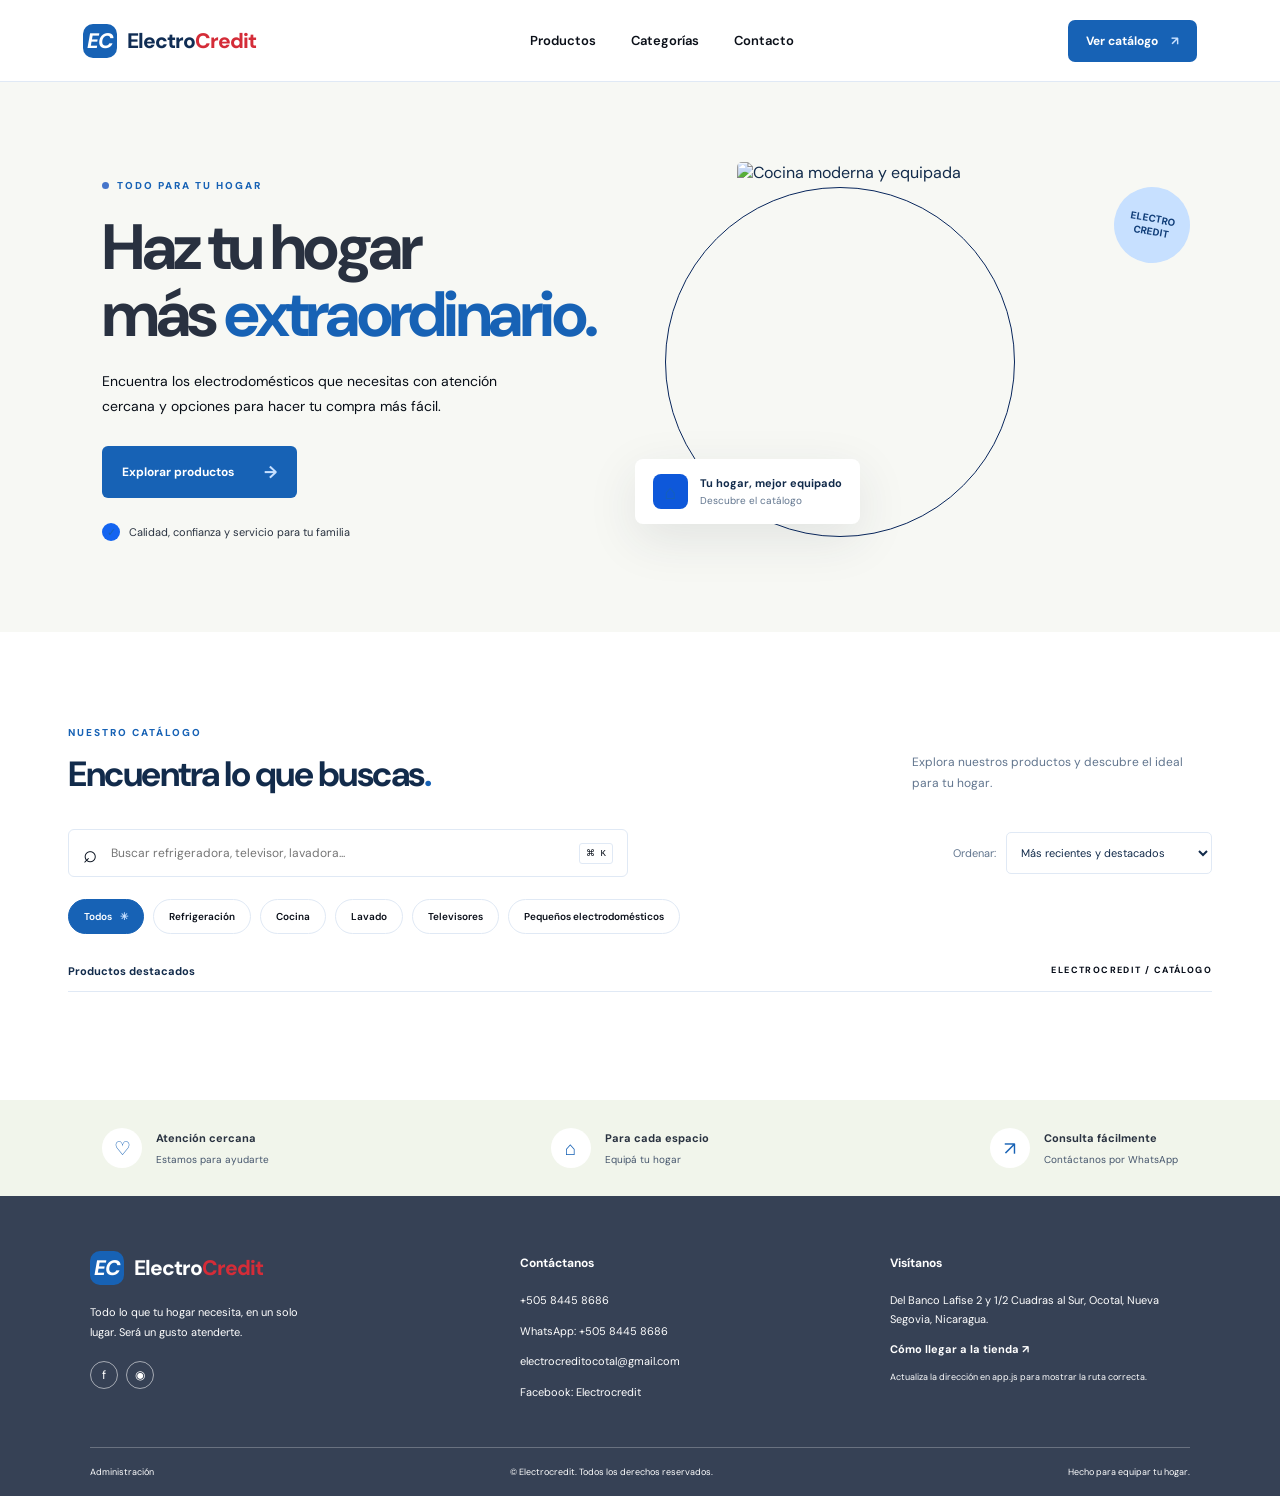
==== commit 1beb0b7f: "Add files via upload" ====
--- a/index.html
+++ b/index.html
@@ -67,6 +67,15 @@
       </div>
     </section>
 
+    <section class="featured-section section-wrap" id="featuredSection" hidden>
+      <div class="section-heading">
+        <div><span class="eyebrow">SELECCIÓN ELECTROCREDIT</span><h2>Productos destacados<span>.</span></h2></div>
+        <p>Descubre los electrodomésticos que hemos seleccionado para ti.</p>
+      </div>
+      <div class="product-grid" id="featuredGrid"></div>
+      <button type="button" class="featured-see-all" id="showFeaturedButton">Ver todos los destacados →</button>
+    </section>
+
     <section class="catalog-section section-wrap" id="catalogo">
       <div class="section-heading">
         <div><span class="eyebrow">NUESTRO CATÁLOGO</span><h2>Encuentra lo que buscas<span>.</span></h2></div>
@@ -75,7 +84,7 @@
 
       <div class="catalog-tools">
         <label class="search-box"><span>⌕</span><input id="searchInput" type="search" placeholder="Buscar refrigeradora, televisor, lavadora..." aria-label="Buscar productos"><kbd>⌘ K</kbd></label>
-        <label class="sort-box"><span>Ordenar:</span><select id="sortSelect" aria-label="Ordenar productos"><option value="featured">Destacados</option><option value="low">Menor precio</option><option value="high">Mayor precio</option><option value="name">Nombre A-Z</option></select></label>
+        <label class="sort-box"><span>Ordenar:</span><select id="sortSelect" aria-label="Ordenar productos"><option value="featured">Más recientes y destacados</option><option value="low">Menor precio</option><option value="high">Mayor precio</option><option value="name">Nombre A-Z</option></select></label>
       </div>
 
       <div class="category-row" id="categorias" aria-label="Filtrar por categoría">
--- a/styles.css
+++ b/styles.css
@@ -560,3 +560,56 @@
 
 /* EC-8: recuperar el fondo original de la portada, sin cambiar el resto de la paleta. */
 .hero { background: #f7f8f4; }
+
+/* EC-9: tarjetas y galeria con fotos naturales, y calculadora legible. */
+.product-card{border-color:#d8e5f5;background:#fff}
+.product-card:hover{border-color:#78a9e3}
+.product-image-wrap,.detail-main-image,.thumbnail{background:#f5f8fc}
+.product-image-wrap img,.detail-main-image img,.thumbnail img{mix-blend-mode:normal;filter:none}
+.product-image-wrap img{object-fit:contain}
+.product-badge{background:#dcecff;color:#103d78}
+.promo-card{outline:1px solid #c9dcf3}
+.promo-detail-note{background:#e3efff;color:#174f94;border:1px solid #c8ddf7}
+.finance-card{background:#edf5ff;border:1px solid #cbdff6;box-shadow:0 12px 32px rgba(15,61,117,.08)}
+.finance-kicker{color:#1762b5}
+.finance-heading h2{color:#102d54}
+.finance-heading p,.finance-fields label,.finance-disclaimer{color:#263b56}
+.finance-fields input,.finance-fields select{border-color:#bdd2ec;color:#263b56;background:#fff}
+.finance-fields input:focus,.finance-fields select:focus{outline:2px solid #86b6ef;outline-offset:1px}
+.finance-results{background:#fff;border-color:#d4e2f3}
+.finance-results>div{color:#243a55}
+.finance-results strong{color:#102d54}
+.finance-results .finance-total{border-top-color:#d4e2f3}
+.finance-results .finance-installment{background:#e1efff;color:#164c8c}
+.finance-results .finance-installment strong{color:#0d4da0}
+.finance-whatsapp{background:#1762b5;color:#fff}
+
+/* EC-10: estados de inventario */
+.stock-label{display:inline-flex;align-items:center;width:fit-content;padding:5px 10px;border-radius:8px;font-size:12px;font-weight:800;line-height:1.4;margin:8px 0;color:#174f94;background:#e8f2ff;border:1px solid #c6dcfa}
+.stock-ok{color:#14548d;background:#e8f3ff;border-color:#bed9f5}
+.stock-low{color:#865000;background:#fff2d5;border-color:#f0d49b}
+.stock-out{color:#a12735;background:#fff0f0;border-color:#f0c3ca}
+.detail-stock{font-size:14px;margin:12px 0}
+.admin-product-copy .stock-label{margin:5px 0}
+
+/* EC-11: panel privado de inventario */
+.inventory-dashboard{margin:22px 0 26px}
+.inventory-heading h2{font-size:20px;letter-spacing:-.4px;margin:0 0 5px;color:#fff}
+.inventory-heading p{font-size:12px;color:#dce9ff;margin:0 0 14px;line-height:1.6}
+.inventory-summary{display:grid;grid-template-columns:repeat(3,minmax(0,1fr));gap:14px}
+.inventory-summary-card{background:#fff;border:1px solid #cbdcf4;border-radius:10px;padding:20px;display:grid;grid-template-columns:12px 1fr;align-items:center;gap:8px 10px;box-shadow:0 8px 24px #001a3b16}
+.inventory-summary-card span:not(.inventory-dot){font-size:12px;font-weight:700;color:#17375c}
+.inventory-summary-card strong{grid-column:2;font-size:30px;color:#092e65;line-height:1.1}
+.inventory-dot{width:11px;height:11px;border-radius:50%;display:inline-block}
+.inventory-dot.available{background:#2170bd}.inventory-dot.low{background:#e8a32c}.inventory-dot.out{background:#d42c38}
+@media(max-width:600px){.inventory-summary{gap:8px}.inventory-summary-card{padding:13px 9px;gap:7px 5px;grid-template-columns:9px 1fr}.inventory-summary-card span:not(.inventory-dot){font-size:10px}.inventory-summary-card strong{font-size:25px}}
+
+/* EC-12: Productos destacados */
+.featured-section{padding-top:55px;padding-bottom:55px;background:#f0f6ff}
+.featured-section[hidden]{display:none!important}
+.featured-section .section-heading{margin-bottom:24px}
+.featured-badge{position:absolute;z-index:4;right:10px;bottom:10px;background:#1762b5;color:#fff;font-size:10px;font-weight:800;letter-spacing:.5px;padding:7px 10px;border-radius:7px;box-shadow:0 3px 12px #123c7033}
+.featured-see-all{display:block;margin:24px auto 0;border:1px solid #1762b5;background:white;color:#164b89;padding:12px 20px;border-radius:8px;font-weight:800;cursor:pointer}
+.featured-see-all:hover{background:#e1efff}
+.admin-featured-mark,.featured-detail-mark{display:inline-block;background:#e2efff;color:#14518d;border:1px solid #b7d4f6;border-radius:7px;padding:5px 9px;font-size:12px;font-weight:800;margin:5px 0}
+@media(max-width:650px){.featured-section{padding-top:35px;padding-bottom:35px}}
